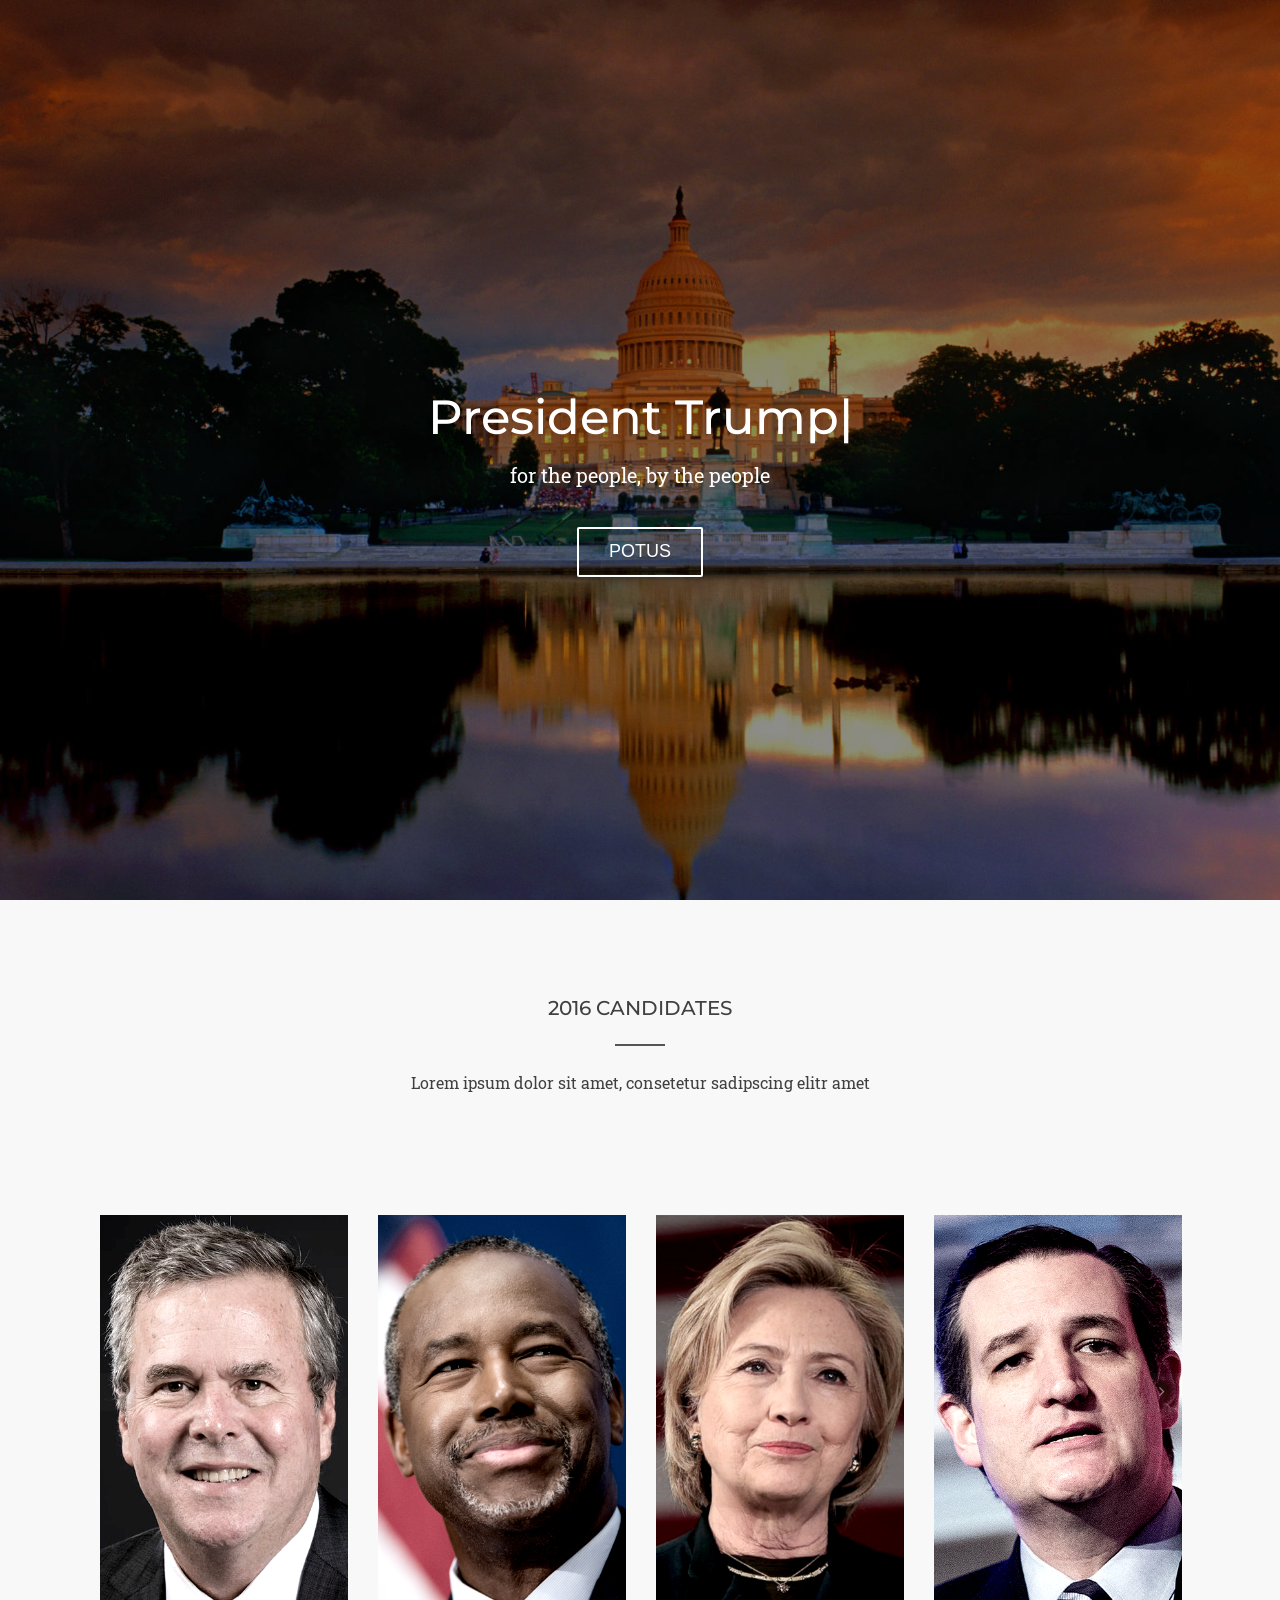
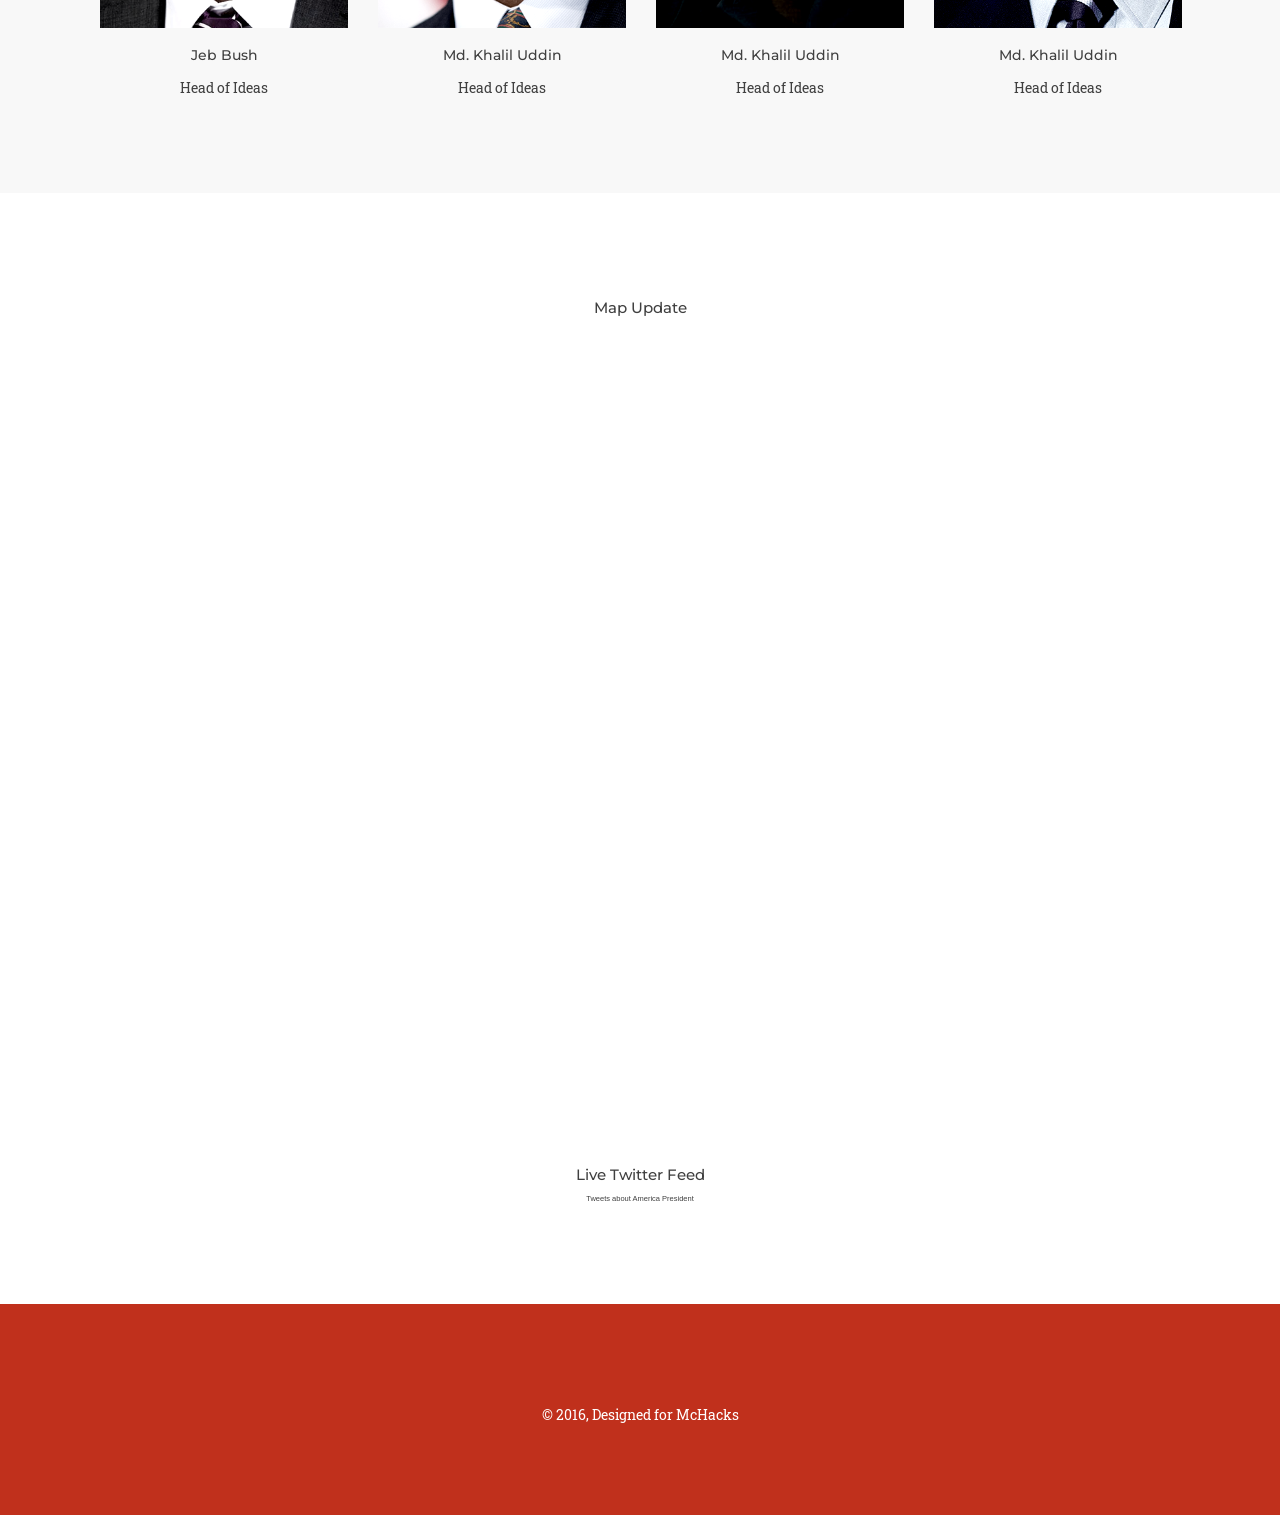
==== index.html @ bacc1ab7 "corrected tooltip" ====
<!doctype html>
<html lang="en">
<head>
	<meta charset="UTF-8">
	<title>Document</title>

	<!--Bootstrap-->
    <link rel="stylesheet" href="/static/assets/css/bootstrap.min.css" type="text/css">
	<!--FontAwesome-->
    <link rel="stylesheet" href="/static/assets/css/font-awesome.min.css" type="text/css">
	<!--Fonts-->
	<link href='https://fonts.googleapis.com/css?family=Montserrat' rel='stylesheet' type='text/css'>
	<link href='https://fonts.googleapis.com/css?family=Roboto+Slab:400,700' rel='stylesheet' type='text/css'>
	<!--Owl Carousel-->
    <link rel="stylesheet" href="/static/assets/owl-carousel/owl.carousel.css" type="text/css">
    <link rel="stylesheet" href="/static/assets/owl-carousel/owl.theme.css" type="text/css">
	<!--<link rel="stylesheet" href="/static/assets/owl-carousel/owl.transitions.css" type="text/css">-->
	<!--Main Style-->
	<link rel="stylesheet" href="/static/style.css" type="text/css">

	<!--Responsive Style-->
    <link rel="stylesheet" href="/static/assets/css/responsive.css" type="text/css">
	<style>
		[data-sr] {
			visibility: hidden;
		}
	</style>
</head>
<body>

<!--/HEADER SECTION -->

<!--/SLIDER SECTION -->
<section id="home" class="sliderwrapper clearfix">

	<div class="home-overlay"></div>

	<div class="container">
		<div class="row text-center">
			<div class="col-md-8 col-md-offset-2">
				<div class="block" >
                    <h1 class="home-title wow fadeInDown">President <span class=element></span></h1>

					<p class="title-small wow fadeInDown" data-wow-delay="0.3s">for the people, by the people</p>

					<div class="wow fadeInDown" data-wow-delay="0.3s">
                        <a class="btn btn-action" href="#about-us"
                            role="button">POTUS
						</a>
					</div>
				</div>
			</div>
			<!-- .row close -->
		</div>
	</div>

</section><!-- end Home -->

<section id="about-us">
	<div class="container">
        <div class="row ">
			<div class="col-sm-12 text-center">
                <h2 class="section-title">2016 Candidates</h2>

				<p class="sec-subtitle">Lorem ipsum dolor sit amet, consetetur sadipscing elitr amet</p>
			</div>
		</div>
            <div class="col-sm-12 text-center">
            <div id="owl-demo">
					<div class="item" data-sr="enter left, hustle 60px">
						<div class="team-thumb">
                            <img src="/static/assets/images/c_bush.png" alt="Owl Image">

							<div class="team-social">
								<ul class="list-inline">
									<li><a href="#"><i class="fa fa-facebook"></i></a></li>
									<li><a href="#"><i class="fa fa-twitter"></i></a></li>
									<li><a href="#"><i class="fa fa-google-plus"></i></a></li>
									<li><a href="#"><i class="fa fa-linkedin"></i></a></li>
								</ul>
							</div>
						</div>
						<div class="owl-caption">
                            <h5>Jeb Bush</h5>

							<p>Head of Ideas</p>
						</div>

					</div>
					<div class="item" data-sr="enter left, hustle 60px">
						<div class="team-thumb">
                            <img src="/static/assets/images/c_carson.png" alt="Owl Image">

							<div class="team-social">
								<ul class="list-inline">
									<li><a href="#"><i class="fa fa-facebook"></i></a></li>
									<li><a href="#"><i class="fa fa-twitter"></i></a></li>
									<li><a href="#"><i class="fa fa-google-plus"></i></a></li>
									<li><a href="#"><i class="fa fa-linkedin"></i></a></li>
								</ul>
							</div>
						</div>
						<div class="owl-caption">
							<h5>Md. Khalil Uddin</h5>

							<p>Head of Ideas</p>
						</div>

					</div>
					<div class="item" data-sr="enter right, hustle 60px">
						<div class="team-thumb">
                            <img src="/static/assets/images/c_clinton.png" alt="Owl Image">

							<div class="team-social">
								<ul class="list-inline">
									<li><a href="#"><i class="fa fa-facebook"></i></a></li>
									<li><a href="#"><i class="fa fa-twitter"></i></a></li>
									<li><a href="#"><i class="fa fa-google-plus"></i></a></li>
									<li><a href="#"><i class="fa fa-linkedin"></i></a></li>
								</ul>
							</div>
						</div>
						<div class="owl-caption">
							<h5>Md. Khalil Uddin</h5>

							<p>Head of Ideas</p>
						</div>

					</div>
					<div class="item" data-sr="enter right, hustle 60px">
						<div class="team-thumb">
                            <img src="/static/assets/images/c_cruz.png" alt="Owl Image">

							<div class="team-social">
								<ul class="list-inline">
									<li><a href="#"><i class="fa fa-facebook"></i></a></li>
									<li><a href="#"><i class="fa fa-twitter"></i></a></li>
									<li><a href="#"><i class="fa fa-google-plus"></i></a></li>
									<li><a href="#"><i class="fa fa-linkedin"></i></a></li>
								</ul>
							</div>
						</div>
						<div class="owl-caption">
							<h5>Md. Khalil Uddin</h5>

							<p>Head of Ideas</p>
						</div>

					</div>
					<div class="item">
						<div class="team-thumb">
                            <img src="/static/assets/images/c_kasich.png" alt="Owl Image">

							<div class="team-social">
								<ul class="list-inline">
									<li><a href="#"><i class="fa fa-facebook"></i></a></li>
									<li><a href="#"><i class="fa fa-twitter"></i></a></li>
									<li><a href="#"><i class="fa fa-google-plus"></i></a></li>
									<li><a href="#"><i class="fa fa-linkedin"></i></a></li>
								</ul>
							</div>
						</div>
						<div class="owl-caption">
							<h5>Md. Khalil Uddin</h5>

							<p>Head of Ideas</p>
						</div>

					</div>
					<div class="item">
						<div class="team-thumb">
                            <img src="/static/assets/images/c_rubio.png" alt="Owl Image">

							<div class="team-social">
								<ul class="list-inline">
									<li><a href="#"><i class="fa fa-facebook"></i></a></li>
									<li><a href="#"><i class="fa fa-twitter"></i></a></li>
									<li><a href="#"><i class="fa fa-google-plus"></i></a></li>
									<li><a href="#"><i class="fa fa-linkedin"></i></a></li>
								</ul>
							</div>
						</div>
						<div class="owl-caption">
							<h5>Md. Khalil Uddin</h5>

							<p>Head of Ideas</p>
						</div>

					</div>
					<div class="item">
						<div class="team-thumb">
                            <img src="/static/assets/images/c_sanders.png" alt="Owl Image">

							<div class="team-social">
								<ul class="list-inline">
									<li><a href="#"><i class="fa fa-facebook"></i></a></li>
									<li><a href="#"><i class="fa fa-twitter"></i></a></li>
									<li><a href="#"><i class="fa fa-google-plus"></i></a></li>
									<li><a href="#"><i class="fa fa-linkedin"></i></a></li>
								</ul>
							</div>
						</div>
						<div class="owl-caption">
							<h5>Md. Khalil Uddin</h5>

							<p>Head of Ideas</p>
						</div>

					</div>
                    <div class="item">
						<div class="team-thumb">
                            <img src="/static/assets/images/c_trump.png" alt="Owl Image">

							<div class="team-social">
								<ul class="list-inline">
									<li><a href="#"><i class="fa fa-facebook"></i></a></li>
									<li><a href="#"><i class="fa fa-twitter"></i></a></li>
									<li><a href="#"><i class="fa fa-google-plus"></i></a></li>
									<li><a href="#"><i class="fa fa-linkedin"></i></a></li>
								</ul>
							</div>
						</div>
						<div class="owl-caption">
							<h5>Md. Khalil Uddin</h5>

							<p>Head of Ideas</p>
						</div>

					</div>
				</div>
        </div>
	</div>
            
		</div>
	</div>
</section>
<!-- FRONT PAGE STARTS HERE -->
<section id="map">
    <div class="container">
        <div class="col-sm-12 text-center">
            <h1>Map Update</h1>

<style>
	.state{
		fill: none;
		stroke: #a9a9a9;
		stroke-width: 1;
	}
	.state:hover{
		fill-opacity:0.5;
	}
	#tooltip {   
        position: static;           
		text-align: center;
        margin:  10px;
		font: 20px sans-serif;        
		pointer-events: none;         
        background:rgba(0,0,0,0.9);
        border:1px solid grey;
        border-radius:5px;
        padding:4px;
        color:white;
        opacity:0;
	}
	#tooltip h4{
		margin:10px;
		font-size:40px;
	}
	
	#tooltip tr td:nth-child(1){
        text-align:center;
	}
	#tooltip tr td:nth-child(2){
        text-align:center;
	}
</style>


<svg width="960" height="600" id="statesvg"></svg> <!-- svg to hold the map. -->
<div id="tooltip"></div>
<script src="/static/assets/js/uStates.js"></script> <!-- creates uStates. -->
<script src="http://d3js.org/d3.v3.min.js"></script>
<script>
	function tooltipHtml(n, d){	/* function to create html content string in tooltip div. */
		return "<h4>"+n+"</h4><table>"+
            "<tr><td>Bush</td><td>"+(d.bush)+"</td></tr>"+
            "<tr><td>Carson</td><td>"+(d.carson)+"</td></tr>"+
            "<tr><td>Clinton</td><td>"+(d.clinton)+"</td></tr>"+
            "<tr><td>Cruz</td><td>"+(d.cruz)+"</td></tr>"+
            "<tr><td>Kasich</td><td>"+(d.kasich)+"</td></tr>"+
            "<tr><td>Rubio</td><td>"+(d.rubio)+"</td></tr>"+
            "<tr><td>Trump</td><td>"+(d.trump)+"</td></tr>"+
            "<tr><td>Sanders</td><td>"+(d.sanders)+"</td></tr>"+
			"</table>";
	}
	
	var sampleData ={};	/* Sample random data. */	
	["HI", "AK", "FL", "SC", "GA", "AL", "NC", "TN", "RI", "CT", "MA",
	"ME", "NH", "VT", "NY", "NJ", "PA", "DE", "MD", "WV", "KY", "OH", 
	"MI", "WY", "MT", "ID", "WA", "DC", "TX", "CA", "AZ", "NV", "UT", 
	"CO", "NM", "OR", "ND", "SD", "NE", "IA", "MS", "IN", "IL", "MN", 
	"WI", "MO", "AR", "OK", "KS", "LS", "VA"]
		.forEach(function(d){ 
            var bush=Math.round(100*Math.random()), 
                carson=Math.round(100*Math.random()), 
                clinton=Math.round(100*Math.random());
                sampleData[d]={bush:d3.min([bush,carson,clinton]), carson:d3.max([bush,carson,clinton]), clinton:Math.round((bush+carson+clinton)/3), color:d3.interpolate("#c0392b", "#3498db")(bush/100)}; 
		});
	
	/* draw states on id #statesvg */	

	uStates.draw("#statesvg", sampleData, tooltipHtml);

</script>

        </div>
    </div>
</section>
<!-- FRONT PAGE ENDS HERE -->
<section id="twitter">
<div class="container">
    <!-- TWITTER HERE -->
        <div class = "col-sm-12 text-center">
            <h1>Live Twitter Feed</h1>
            <a class="twitter-timeline"  href="https://twitter.com/search?q=America%20President" data-widget-id="701199503186116608">Tweets about America President</a>
            <script>!function(d,s,id){var js,fjs=d.getElementsByTagName(s)[0],p=/^http:/.test(d.location)?'http':'https';if(!d.getElementById(id)){js=d.createElement(s);js.id=id;js.src=p+"://platform.twitter.com/widgets.js";fjs.parentNode.insertBefore(js,fjs);}}(document,"script","twitter-wjs");</script>
        </div>
</div>
</section>
    <!-- TWITTER ENDS HERE -->

<!-- / Contact-->
<!--Footer-->
<footer id="footer">
	<div class="container">
		<div class="row">
			<div class="col-sm-12 text-center" data-sr='enter bottom, wait 0.32s'>
                <p>&copy; 2016, Designed for McHacks</p>
			</div>
		</div>
	</div>
</footer>
<!-- / Footer-->


<script src="/static/assets/js/jquery-1.11.3.min.js"></script>
<!--<script src="http://code.jquery.com/jquery-migrate-1.2.1.min.js"></script>-->
<!--Sticky -->
<!--<script type="text/javascript" src="/static/assets/js/jquery.sticky.js"></script>-->
<script src="/static/assets/js/bootstrap.min.js"></script>
<!--Owl Carousel-->
<script type="text/javascript" src="/static/assets/owl-carousel/owl.carousel.min.js"></script>
<!--Parallax-->
<script type="text/javascript" src="/static/assets/js/jquery.stellar.min.js"></script>
<!--IsoTop-->
<script type="text/javascript" src="/static/assets/js/isotope.pkgd.min.js"></script>
<!--Typed js-->
<script type="text/javascript" src="/static/assets/js/typed.js"></script>
<!--Smooth Scroll-->
<script type="text/javascript" src="/static/assets/js/smooth-scroll.js"></script>
<!--Reveal JS-->
<script type="text/javascript" src="/static/assets/js/scrollReveal.min.js"></script>

<!--Main-->
<script type="text/javascript" src="/static/assets/js/main.js"></script>


</body>
</html>
---- static/style.css ----
/*
Theme Name: startup
Theme URI: http://shaptedtheme.com/
Author: Underscores.me
Author URI: http://underscores.me/
Description: Description
Version: 1.0.0
License: GNU General Public License v2 or later
License URI: http://www.gnu.org/licenses/gpl-2.0.html
Text Domain: startup
Tags:

This theme, like WordPress, is licensed under the GPL.
Use it to make something cool, have fun, and share what you've learned with others.

startup is based on Underscores http://underscores.me/, (C) 2012-2015 Automattic, Inc.
Underscores is distributed under the terms of the GNU GPL v2 or later.

Normalizing styles have been helped along thanks to the fine work of
Nicolas Gallagher and Jonathan Neal http://necolas.github.com/normalize.css/
*/

/*--------------------------------------------------------------
>>> TABLE OF CONTENTS:
----------------------------------------------------------------
# Normalize
# Typography
# Elements
# Forms
# Navigation
	## Links
	## Menus
# Accessibility
# Alignments
# Clearings
# Widgets
# Content
    ## Posts and pages
	## Asides
	## Comments
# Infinite scroll
# Media
	## Captions
	## Galleries
--------------------------------------------------------------*/

/*--------------------------------------------------------------
# Normalize
--------------------------------------------------------------*/
html {
	font-family: 'Roboto Slab', serif;
	-webkit-text-size-adjust: 100%;
	-ms-text-size-adjust: 100%;
}

body {
	margin: 0;
	font-family: 'Roboto Slab', serif;
	line-height: 24px;
	-webkit-font-smoothing: antialiased;
}

article,
aside,
details,
figcaption,
figure,
footer,
header,
main,
menu,
nav,
section,
summary {
	display: block;
}

audio,
canvas,
progress,
video {
	display: inline-block;
	vertical-align: baseline;
}

audio:not([controls]) {
	display: none;
	height: 0;
}

[hidden],
template {
	display: none;
}

a {
	background-color: transparent;
	-webkit-transition: 300ms;
	-moz-transition: 300ms;
	-ms-transition: 300ms;
	-o-transition: 300ms;
	transition: 300ms;

}

a:active,
a:hover {
	outline: 0;
	text-decoration: none;
}

abbr[title] {
	border-bottom: 1px dotted;
}

b,
strong {
	font-weight: bold;
}

dfn {
	font-style: italic;
}

h1 {
	font-size: 2em;
	margin: 0.67em 0;
}

mark {
	background: #ff0;
	color: #000;
}

small {
	font-size: 80%;
}

sub,
sup {
	font-size: 75%;
	line-height: 0;
	position: relative;
	vertical-align: baseline;
}

sup {
	top: -0.5em;
}

sub {
	bottom: -0.25em;
}

img {
	border: 0;
}

svg:not(:root) {
	overflow: hidden;
}

figure {
	margin: 1em 40px;
}

hr {
	box-sizing: content-box;
	height: 0;
}

pre {
	overflow: auto;
}

code,
kbd,
pre,
samp {
	font-family: monospace, monospace;
	font-size: 1em;
}

button,
input,
optgroup,
select,
textarea {
	color: inherit;
	font: inherit;
	margin: 0;
}

button {
	overflow: visible;
}

button,
select {
	text-transform: none;
}

button,
html input[type="button"],
input[type="reset"],
input[type="submit"] {
	-webkit-appearance: button;
	cursor: pointer;
}

button[disabled],
html input[disabled] {
	cursor: default;
}

button::-moz-focus-inner,
input::-moz-focus-inner {
	border: 0;
	padding: 0;
}

input {
	line-height: normal;
}

input[type="checkbox"],
input[type="radio"] {
	box-sizing: border-box;
	padding: 0;
}

input[type="number"]::-webkit-inner-spin-button,
input[type="number"]::-webkit-outer-spin-button {
	height: auto;
}

input[type="search"] {
	-webkit-appearance: textfield;
	box-sizing: content-box;
}

input[type="search"]::-webkit-search-cancel-button,
input[type="search"]::-webkit-search-decoration {
	-webkit-appearance: none;
}

fieldset {
	border: 1px solid #c0c0c0;
	margin: 0 2px;
	padding: 0.35em 0.625em 0.75em;
}

legend {
	border: 0;
	padding: 0;
}

textarea {
	overflow: auto;
}

optgroup {
	font-weight: bold;
}

table {
	border-collapse: collapse;
	border-spacing: 0;
}

td,
th {
	padding: 0;
}

/*--------------------------------------------------------------
# Typography
--------------------------------------------------------------*/
body,
button,
input,
select,
textarea {
	color: #404040;
	font-family: sans-serif;
	font-size: 12px;
	font-size: 0.75rem;
	line-height: 1.5;
}

h1,
h2,
h3,
h4,
h5,
h6 {
	font-family: 'Montserrat', sans-serif;
	clear: both;
}

p {
	font-family: 'Roboto Slab', serif;
	font-size: 14px;
}

dfn,
cite,
em,
i {
	font-style: italic;
}

blockquote {
	margin: 0 1.5em;
}

address {
	margin: 0 0 1.5em;
}

pre {
	background: #eee;
	font-family: "Courier 10 Pitch", Courier, monospace;
	font-size: 15px;
	font-size: 0.9375rem;
	line-height: 1.6;
	margin-bottom: 1.6em;
	max-width: 100%;
	overflow: auto;
	padding: 1.6em;
}

code,
kbd,
tt,
var {
	font-family: Monaco, Consolas, "Andale Mono", "DejaVu Sans Mono", monospace;
	font-size: 15px;
	font-size: 0.9375rem;
}

abbr,
acronym {
	border-bottom: 1px dotted #666;
	cursor: help;
}

mark,
ins {
	background: #fff9c0;
	text-decoration: none;
}

big {
	font-size: 125%;
}

/*--------------------------------------------------------------
# Elements
--------------------------------------------------------------*/
html {
	box-sizing: border-box;
}

*,
*:before,
*:after {
	/* Inherit box-sizing to make it easier to change the property for components that leverage other behavior; see http://css-tricks.com/inheriting-box-sizing-probably-slightly-better-best-practice/ */
	box-sizing: inherit;
}

body {
	background: #fff; /* Fallback for when there is no custom background color defined. */
}

blockquote:before,
blockquote:after,
q:before,
q:after {
	content: "";
}

blockquote,
q {
	quotes: "" "";
}

hr {
	background-color: #ccc;
	border: 0;
	height: 1px;
	margin-bottom: 1.5em;
}

ul,
ol {
	margin: 0 0 1.5em 3em;
}

ul {
	list-style: disc;
}

ol {
	list-style: decimal;
}

li > ul,
li > ol {
	margin-bottom: 0;
	margin-left: 1.5em;
}

dt {
	font-weight: bold;
}

dd {
	margin: 0 1.5em 1.5em;
}

img {
	height: auto; /* Make sure images are scaled correctly. */
	max-width: 100%; /* Adhere to container width. */
}

table {
	margin: 0 0 1.5em;
	width: 100%;
}

/*--------------------------------------------------------------
# Forms
--------------------------------------------------------------*/
button,
input[type="button"],
input[type="reset"],
input[type="submit"] {
	border: 1px solid;
	border-color: #ccc #ccc #bbb;
	border-radius: 3px;
	background: #e6e6e6;
	box-shadow: inset 0 1px 0 rgba(255, 255, 255, 0.5), inset 0 15px 17px rgba(255, 255, 255, 0.5), inset 0 -5px 12px rgba(0, 0, 0, 0.05);
	color: rgba(0, 0, 0, .8);
	font-size: 12px;
	font-size: 0.75rem;
	line-height: 1;
	padding: .6em 1em .4em;
	text-shadow: 0 1px 0 rgba(255, 255, 255, 0.8);
}

button:hover,
input[type="button"]:hover,
input[type="reset"]:hover,
input[type="submit"]:hover {
	border-color: #ccc #bbb #aaa;
	box-shadow: inset 0 1px 0 rgba(255, 255, 255, 0.8), inset 0 15px 17px rgba(255, 255, 255, 0.8), inset 0 -5px 12px rgba(0, 0, 0, 0.02);
}

button:focus,
input[type="button"]:focus,
input[type="reset"]:focus,
input[type="submit"]:focus,
button:active,
input[type="button"]:active,
input[type="reset"]:active,
input[type="submit"]:active {
	border-color: #aaa #bbb #bbb;
	box-shadow: inset 0 -1px 0 rgba(255, 255, 255, 0.5), inset 0 2px 5px rgba(0, 0, 0, 0.15);
}

input[type="text"],
input[type="email"],
input[type="url"],
input[type="password"],
input[type="search"],
textarea {
	color: #666;
	border: 1px solid #ccc;
	border-radius: 3px;
}

input[type="text"]:focus,
input[type="email"]:focus,
input[type="url"]:focus,
input[type="password"]:focus,
input[type="search"]:focus,
textarea:focus {
	color: #111;
}

input[type="text"],
input[type="email"],
input[type="url"],
input[type="password"],
input[type="search"] {
	padding: 3px;
}

textarea {
	padding-left: 3px;
	width: 100%;
}

/*--------------------------------------------------------------
# Navigation
--------------------------------------------------------------*/
/*--------------------------------------------------------------
## Links
--------------------------------------------------------------*/
a {
	color: royalblue;
}

a:visited {
	color: purple;
}

a:hover,
a:focus,
a:active {
	color: midnightblue;
}

a:focus {
	outline: thin dotted;
}

a:hover,
a:active {
	outline: 0;
}

/*--------------------------------------------------------------
## Menus
--------------------------------------------------------------*/
.main-navigation {
	clear: both;
	display: block;
	float: left;
	width: 100%;
}

.main-navigation ul {
	display: none;
	list-style: none;
	margin: 0;
	padding-left: 0;
}

.main-navigation li {
	float: left;
	position: relative;
}

.main-navigation a {
	display: block;
	text-decoration: none;
}

.main-navigation ul ul {
	box-shadow: 0 3px 3px rgba(0, 0, 0, 0.2);
	float: left;
	position: absolute;
	top: 1.5em;
	left: -999em;
	z-index: 99999;
}

.main-navigation ul ul ul {
	left: -999em;
	top: 0;
}

.main-navigation ul ul a {
	width: 200px;
}

.main-navigation ul ul li {

}

.main-navigation li:hover > a,
.main-navigation li.focus > a {
}

.main-navigation ul ul :hover > a,
.main-navigation ul ul .focus > a {
}

.main-navigation ul ul a:hover,
.main-navigation ul ul a.focus {
}

.main-navigation ul li:hover > ul,
.main-navigation ul li.focus > ul {
	left: auto;
}

.main-navigation ul ul li:hover > ul,
.main-navigation ul ul li.focus > ul {
	left: 100%;
}

.main-navigation .current_page_item > a,
.main-navigation .current-menu-item > a,
.main-navigation .current_page_ancestor > a {
}

/* Small menu. */
.menu-toggle,
.main-navigation.toggled ul {
	display: block;
}

@media screen and (min-width: 37.5em) {
	.menu-toggle {
		display: none;
	}

	.main-navigation ul {
		display: block;
	}
}

.site-main .comment-navigation,
.site-main .posts-navigation,
.site-main .post-navigation {
	margin: 0 0 1.5em;
	overflow: hidden;
}

.comment-navigation .nav-previous,
.posts-navigation .nav-previous,
.post-navigation .nav-previous {
	float: left;
	width: 50%;
}

.comment-navigation .nav-next,
.posts-navigation .nav-next,
.post-navigation .nav-next {
	float: right;
	text-align: right;
	width: 50%;
}

/*--------------------------------------------------------------
# Accessibility
--------------------------------------------------------------*/
/* Text meant only for screen readers. */
.screen-reader-text {
	clip: rect(1px, 1px, 1px, 1px);
	position: absolute !important;
	height: 1px;
	width: 1px;
	overflow: hidden;
}

.screen-reader-text:focus {
	background-color: #f1f1f1;
	border-radius: 3px;
	box-shadow: 0 0 2px 2px rgba(0, 0, 0, 0.6);
	clip: auto !important;
	color: #21759b;
	display: block;
	font-size: 14px;
	font-size: 0.875rem;
	font-weight: bold;
	height: auto;
	left: 5px;
	line-height: normal;
	padding: 15px 23px 14px;
	text-decoration: none;
	top: 5px;
	width: auto;
	z-index: 100000; /* Above WP toolbar. */
}

/*--------------------------------------------------------------
# Alignments
--------------------------------------------------------------*/
.alignleft {
	display: inline;
	float: left;
	margin-right: 1.5em;
}

.alignright {
	display: inline;
	float: right;
	margin-left: 1.5em;
}

.aligncenter {
	clear: both;
	display: block;
	margin-left: auto;
	margin-right: auto;
}

/*--------------------------------------------------------------
# Clearings
--------------------------------------------------------------*/
.clear:before,
.clear:after,
.entry-content:before,
.entry-content:after,
.comment-content:before,
.comment-content:after,
.site-header:before,
.site-header:after,
.site-content:before,
.site-content:after,
.site-footer:before,
.site-footer:after {
	content: "";
	display: table;
}

.clear:after,
.entry-content:after,
.comment-content:after,
.site-header:after,
.site-content:after,
.site-footer:after {
	clear: both;
}

/*--------------------------------------------------------------
# Widgets
--------------------------------------------------------------*/
.widget {
	margin: 0 0 1.5em;
}

/* Make sure select elements fit in widgets. */
.widget select {
	max-width: 100%;
}

/* Search widget. */
.widget_search .search-submit {
	display: none;
}

/*--------------------------------------------------------------
# Content
--------------------------------------------------------------*/
/*--------------------------------------------------------------
## Posts and pages
--------------------------------------------------------------*/
.sticky {
	display: block;
}

.hentry {
	margin: 0 0 1.5em;
}

.byline,
.updated:not(.published) {
	display: none;
}

.single .byline,
.group-blog .byline {
	display: inline;
}

.page-content,
.entry-content,
.entry-summary {
	margin: 1.5em 0 0;
}

.page-links {
	clear: both;
	margin: 0 0 1.5em;
}

/*--------------------------------------------------------------
## Asides
--------------------------------------------------------------*/
.blog .format-aside .entry-title,
.archive .format-aside .entry-title {
	display: none;
}

/*--------------------------------------------------------------
## Comments
--------------------------------------------------------------*/
.comment-content a {
	word-wrap: break-word;
}

.bypostauthor {
	display: block;
}

/*--------------------------------------------------------------
# Infinite scroll
--------------------------------------------------------------*/
/* Globally hidden elements when Infinite Scroll is supported and in use. */
.infinite-scroll .posts-navigation, /* Older / Newer Posts Navigation (always hidden) */
.infinite-scroll.neverending .site-footer {
	/* Theme Footer (when set to scrolling) */
	display: none;
}

/* When Infinite Scroll has reached its end we need to re-display elements that were hidden (via .neverending) before. */
.infinity-end.neverending .site-footer {
	display: block;
}

/*--------------------------------------------------------------
# Media
--------------------------------------------------------------*/
.page-content .wp-smiley,
.entry-content .wp-smiley,
.comment-content .wp-smiley {
	border: none;
	margin-bottom: 0;
	margin-top: 0;
	padding: 0;
}

/* Make sure embeds and iframes fit their containers. */
embed,
iframe,
object {
	max-width: 100%;
}

/*--------------------------------------------------------------
## Captions
--------------------------------------------------------------*/
.wp-caption {
	margin-bottom: 1.5em;
	max-width: 100%;
}

.wp-caption img[class*="wp-image-"] {
	display: block;
	margin-left: auto;
	margin-right: auto;
}

.wp-caption .wp-caption-text {
	margin: 0.8075em 0;
}

.wp-caption-text {
	text-align: center;
}

/*--------------------------------------------------------------
## Galleries
--------------------------------------------------------------*/
.gallery {
	margin-bottom: 1.5em;
}

.gallery-item {
	display: inline-block;
	text-align: center;
	vertical-align: top;
	width: 100%;
}

.gallery-columns-2 .gallery-item {
	max-width: 50%;
}

.gallery-columns-3 .gallery-item {
	max-width: 33.33%;
}

.gallery-columns-4 .gallery-item {
	max-width: 25%;
}

.gallery-columns-5 .gallery-item {
	max-width: 20%;
}

.gallery-columns-6 .gallery-item {
	max-width: 16.66%;
}

.gallery-columns-7 .gallery-item {
	max-width: 14.28%;
}

.gallery-columns-8 .gallery-item {
	max-width: 12.5%;
}

.gallery-columns-9 .gallery-item {
	max-width: 11.11%;
}

.gallery-caption {
	display: block;
}

/*===============================================================
	01. Custom General
===================================================================*/
a,
a:visited {
	color: inherit;
}

a:hover {
	color: #c0301c;
}

a:focus {
	outline: 0;
}

section {
	padding-top: 97px;
	padding-bottom: 100px;
}

.sec-subtitle {
	margin-bottom: 60px;
	font-size: 16px;
}

.section-title,
.title {
	text-transform: uppercase;
}

.section-title,
.title-small {
	font-size: 20px;
}

.section-title {
	margin-top: 0;
}

.section-title:after,
.social ul:after {
	content: "";
	width: 50px;
	height: 2px;
	background: #555;
	display: block;
	margin: 25px auto 25px;
}

.btn {
	background: transparent;
	box-shadow: none;
	text-transform: uppercase;
	-webkit-transition: 300ms;
	-moz-transition: 300ms ;
	-ms-transition: 300ms ;
	-o-transition: 300ms ;
	transition: 300ms ;
}
.btn:hover {
	text-shadow: none;
	box-shadow: none;
}

.btn.btn-action {
	border: 2px solid #fff;
	color: #fff;
	margin-top: 27px;
	font-size: 18px;
	padding: 10px 30px;
	-webkit-border-radius: 2px;
	-moz-border-radius: 2px;
	border-radius: 2px;
}

.btn-action:hover {
	background: #fff;
	color: #555;
}
/*	===========================================================
	2. Header Sections
	=========================================================== */

.header {
	top: 0;
	width: 100%;
	position: absolute;
	padding-top: 30px;
	z-index: 999;
	-webkit-transition: all 0.8s;
	-moz-transition: all 0.8s;
	transition: all 0.8s;
	-webkit-transform: translateY(0%);
	-moz-transform: translateY(0%);
	transform: translateY(0%);
}

.header.affix {
	background: rgba(0, 0, 0, 0.8);
	width: 100%;
	top: 0;
	right: 0;
	padding: 0;
	margin: 0;
	position: fixed;
	z-index: 9999;
	-webkit-transition: all 0.8s;
	-moz-transition: all 0.8s;
	transition: all 0.8s;
}

.navbar-default {
	background: none;
	border: none;
	margin-top: 20px;
	font-size: 14px;

}

.navbar-default .navbar-nav > li > a {
	color: #fff;
	text-transform: capitalize;
	font-family: 'Montserrat', sans-serif;
	letter-spacing: 1px;
}

.navbar-default .navbar-nav > li > a:hover,
.navbar-default .navbar-nav > li > a:focus,
.navbar-default .navbar-nav > li > a:active,
.navbar-default .navbar-nav > li > a.active {
	color: #c0301c;
}

.navbar-default .navbar-nav > .active > a,
.navbar-default .navbar-nav > .active > a:hover,
.navbar-default .navbar-nav > .active > a:focus {
	background: none;
	color: #c0301c;
}

.navbar-toggle {
	-webkit-box-shadow: none;
	-moz-box-shadow: none;
	box-shadow: none;
}

/* -------------------------------------
	Typed js ( for blinking cursor)
  ---------------------------------------*/
.typed-cursor {
	opacity: 1;
	-webkit-animation: blink 0.7s infinite;
	-moz-animation: blink 0.7s infinite;
	animation: blink 0.7s infinite;
}

@keyframes blink {
	0% {
		opacity: 1;
	}
	50% {
		opacity: 0;
	}
	100% {
		opacity: 1;
	}
}

@-webkit-keyframes blink {
	0% {
		opacity: 1;
	}
	50% {
		opacity: 0;
	}
	100% {
		opacity: 1;
	}
}

@-moz-keyframes blink {
	0% {
		opacity: 1;
	}
	50% {
		opacity: 0;
	}
	100% {
		opacity: 1;
	}
}

/*	===========================================================
	03. Home
	=========================================================== */

#home {
	background-image: url(assets/images/home_bg.jpg);
	background-position: center center;
	background-repeat: no-repeat;
	background-attachment: fixed;
	background-size: cover;
	background-color: #464646;

	position: relative;
	display: flex;
	justify-content: center;
	flex-direction: column;
}

#home .block {
	color: #fff;
	padding-top: 5.2%;
}

.home-overlay {
	position: absolute;
	top: 0;
	bottom: 0;
	left: 0;
	right: 0;
	background: rgba(0, 0, 0, 0.45);
}

.home-title {
	font-size: 48px;
	margin-bottom: 16px;
}

/*	===========================================================
	04. Services
	=========================================================== */
.service-icon {
	font-size: 50px;
	height: 90px;
	width: 90px;
	line-height: 86px;
	border: 2px solid #ddd;
	border-radius: 50%;
	margin-bottom: 24px;
	color: #c0301c;
	-webkit-transition: 400ms;
	-moz-transition: 400ms;
	-ms-transition: 400ms;
	-o-transition: 400ms;
	transition: 400ms;
}

#services .title {
	margin-bottom: 12px;
}

.service:hover .service-icon {
	background: #c0301c;
	color: #fff;
}

/*	===========================================================
	05. About Us
	=========================================================== */
#about-us {
	background: #f8f8f8;
	padding-bottom: 75px;
}

/*Owl Carousel*/
#owl-demo {
	margin-top: 60px;
}

#owl-demo .item {
	display: block;
	width: 100%;
	height: auto;
}

.owl-item {
	padding-left: 15px;
	padding-right: 15px;
}

.owl-item .item {
}

.owl-prev {
	left: 15px;
}

.owl-next {
	right: 15px;
}

.owl-theme .owl-controls .owl-buttons div {
	border-radius: 0;
	background: rgba(85, 85, 85, 0.2);
	font-size: 16px;
	padding: 7px 15px;
	margin: 0;
	position: absolute;
	top: 32%;
	-webkit-transition: 300ms;
	-moz-transition: 300ms;
	-ms-transition: 300ms;
	-o-transition: 300ms;
	transition: 300ms;
}

.owl-theme .owl-controls .owl-buttons div:hover {
	background: rgb(192, 48, 28);
}

.team-thumb {
	position: relative;
}

.team-social {
	background: rgba(85, 85, 85, 0.25);
	position: absolute;
	top: 0;
	left: 0;
	right: 0;
	bottom: 0;
	opacity: 0;
	-webkit-transition: 300ms;
	-moz-transition: 300ms;
	-ms-transition: 300ms;
	-o-transition: 300ms;
	transition: 300ms;
}

.team-social ul {
	padding-top: 174px;
	font-size: 16px;
}

.team-social ul li {
	height: 38px;
	width: 38px;
	line-height: 38px;
	padding:0;
	-webkit-transition: 300ms;
	-moz-transition: 300ms;
	-ms-transition: 300ms;
	-o-transition: 300ms;
	transition: 300ms;
}

.team-social ul li a {
	color: #fff;
	display: block;
}
.owl-caption h5{
	margin-top:20px;
	margin-bottom: 13px;
}
.team-social ul li:hover {

	background-color: #c0301c;
}

.owl-wrapper .item:hover .team-social {
	opacity: 1;
}

/*	===========================================================
	06. Latest Works
	=========================================================== */
.works-category {
	margin-bottom: 65px;
}

.works-category li {
	font-size: 16px;
	padding-left: 12px;
	padding-right: 12px;
}

.works-category li .current {
	color: #C0301C;
	text-decoration: none;
}

.works {
	margin-top: 30px;
	position: relative;
}

.work-overlay {
	opacity: 0;
	background: rgba(192, 48, 28, 0.7);
	position: absolute;
	left: 0;
	right: 0;
	top: 0;
	bottom: 0;
	/*to Centralize*/
	display: flex;
	justify-content: center;
	flex-direction: column;

	-webkit-transition: 400ms;
	-moz-transition: 400ms;
	-ms-transition: 400ms;
	-o-transition: 400ms;
	transition: 400ms;
}

.overlay-caption {
	margin: 0 auto;
	color: #fff;
}

.overlay-caption p {
	font-size: 12px;
}

.overlay-caption {
	padding-top: 10px;
	-webkit-transition: 300ms ease-in-out;
	-moz-transition: 300ms ease-in-out;
	-ms-transition: 300ms ease-in-out;
	-o-transition: 300ms ease-in-out;
	transition: 300ms ease-in-out;
}

a.btn-view {
	font-family: 'Roboto Slab', serif;
	text-align: left;
	padding-left: 26px;
	font-size: 14px;
	width: 100px;
	height: 40px;
	line-height: 40px;
	border: 1px solid #fff;
	display: block;
	letter-spacing: 1px;
	-webkit-transition: 20ms;
	-moz-transition: 20ms;
	-ms-transition: 20ms;
	-o-transition: 20ms;
	transition: 20ms;

}

.btn-view i {
	font-size: 17px;
	-webkit-transition: 300ms;
	-moz-transition: 300ms;
	-ms-transition: 300ms;
	-o-transition: 300ms;
	transition: 300ms;

}

.works:hover .work-overlay {
	opacity: 1;
}

.works:hover .overlay-caption {
	padding-top: 0px;
	margin-bottom: 10px;
}

.btn-view:hover {
	background: #fff;
	color: #c0301c;
}

.btn-view:hover i {
	padding-left: 5px;
	opacity: 1;
}

/*	===========================================================
	07. Get In Touch
	=========================================================== */
#get-in-touch {
	background: url("assets/images/action-bg1.jpg") no-repeat;
	background-attachment: fixed;
	position: relative;
	background-size: cover;
}

.action-overlay {
	background: rgba(192, 48, 28, 0.6);
	position: absolute;
	left: 0;
	right: 0;
	top: 0;
	bottom: 0;
}

.action-title {
	font-size: 30px;
	color: #fff;
	font-family: 'Roboto Slab', serif;
	line-height: 44px;
	margin-top: 0;
}
/*	===========================================================
	08. Recent Posts
	=========================================================== */
.posts-area {
	border-bottom: 1px solid #dddddd;
	margin-top: 40px;
	padding-bottom: 40px;
}

.posts-area:last-child {
	border-bottom: none;
	padding-bottom: 0;
}

.post-thumb {
	padding-right: 25px;
}

.post-content {

}

.post-date {
	border: 2px solid #888;
	margin-right: 20px;
	padding-left: 23px;
	padding-right: 23px;
}

.post-date h1 {
	font-size: 24px;
	line-height: 8px;
}

.post-date p {
	margin-bottom: 12px;
}

.post-title h4 {
	font-size: 16px;
	text-transform: uppercase;
}

.post-title p {
	font-size: 13px;
}

.post-body {
	margin-top: 18px;
}

/*	===========================================================
	09. Testimonial
	=========================================================== */
#testimonial {
	background: #f8f8f8;
}

.clients {
	margin-bottom: 35px;
}

.clients li {
	padding-left: 30px;
	padding-right: 30px;
}

#owl-testimonial .item {
	display: block;
	width: 100%;
	height: auto;
}

#owl-testimonial .item .testimonial-text {
	font-size: 18px;
}

#owl-testimonial .item .testimonial-author {
	font-size: 20px;
}

.owl-theme .owl-controls .owl-page span {
	background: #dddddd;
	opacity: 1;
	-webkit-transition: 300ms;
	-moz-transition: 300ms;
	-ms-transition: 300ms;
	-o-transition: 300ms;
	transition: 300ms;
}

.owl-theme .owl-controls .owl-page.active span, .owl-theme .owl-controls.clickable .owl-page:hover span {
	background: #c0301c;
}

/*	===========================================================
	10. Contact
	=========================================================== */
.address {
	margin-bottom: 32px;
}

.address:last-child {
	margin-bottom: 0;
}

.address-title {
	font-size: 14px;
	margin-bottom: 10px;
}

.address-title i {
	font-size: 18px;
	margin-right: 10px;
}

.address-content {
	line-height: 20px;
	margin-left: 30px;
}

.st-form input, .st-form textarea {
	padding: 15px;
	border-radius: 0;
	border: 1px solid #555;

}

.st-form input:focus, .st-form textarea:focus {
	border: 2px solid #555;
	box-shadow: none;
	padding: 14px;
}
.form-group {
	margin-bottom: 20px;
}
.btn-send {
	border: 1px solid #555;
	border-radius: 0;
	height: 45px;
	width: 170px;
}
.btn-send:hover {
	background: #c0301c;
	color: #fff;
	border-color: #c0301c;
}

.form-control {
	height: 45px;
	padding: 15px;
	font-size: 12px;
}

/*	===========================================================
	11. Footer
	=========================================================== */

#footer {
	background: #c0301c;
	color: #fff;
	padding: 100px 0 80px;
}

#footer a {
	color: #fff;
	-webkit-transition: all 0.3s ease-in-out;
	-moz-transition: all 0.3s ease-in-out;
	-ms-transition: all 0.3s ease-in-out;
	-o-transition: all 0.3s ease-in-out;
	transition: all 0.3s ease-in-out;

}

.social ul:after {
	background: #fff;
	margin-top: 30px;
}

.social a {
	display: block;
	width: 40px;
	border: 2px solid #fff;
	border-radius: 50%;
	height: 40px;
}

#footer .social a:hover {
	background-color: #fff;
	color: #c0301c;
}

.social i {
	font-size: 17px;
	line-height: 38px;
}
---- static/assets/css/responsive.css ----
/* Large desktop */
@media (min-width: 1200px) {

}

/* md */
@media (min-width: 992px) and (max-width: 1199px) {

}

/* Portrait tablet to landscape and desktop */
@media (min-width: 768px) and (max-width: 991px) {

	/* Navbar */
	.navbar-brand {
		padding: 6px 15px;
	}
	.nav>li>a {
		padding: 15px 13px;
	}

    /*Team*/
	.team-social ul {
		padding-top: 150px;
	}

}

/* Landscape phone to portrait tablet */
@media (max-width: 768px) {

	.header:not(.affix) .collapse.in{
		background: rgba(0, 0, 0, 0.8);
	}

	.home-title {
		font-size: 36px;
	}

    /*Service*/

	#services .col-sm-4:first-child{
		margin-top: 0;
	}
	#services .col-sm-4{
		margin-top: 40px;
	}
    /* Team */
	.team-social ul {
		padding-top: 75%;
	}
	img{
		width: 100%;
	}
	/*Posts*/
	.post-thumb {
		padding-right: 15px;
		margin-bottom: 25px;
	}

    /* Clients */
	.clients li {
		margin-bottom: 20px;
	}



}

/* Landscape phones and down */
@media (max-width: 480px) {


}
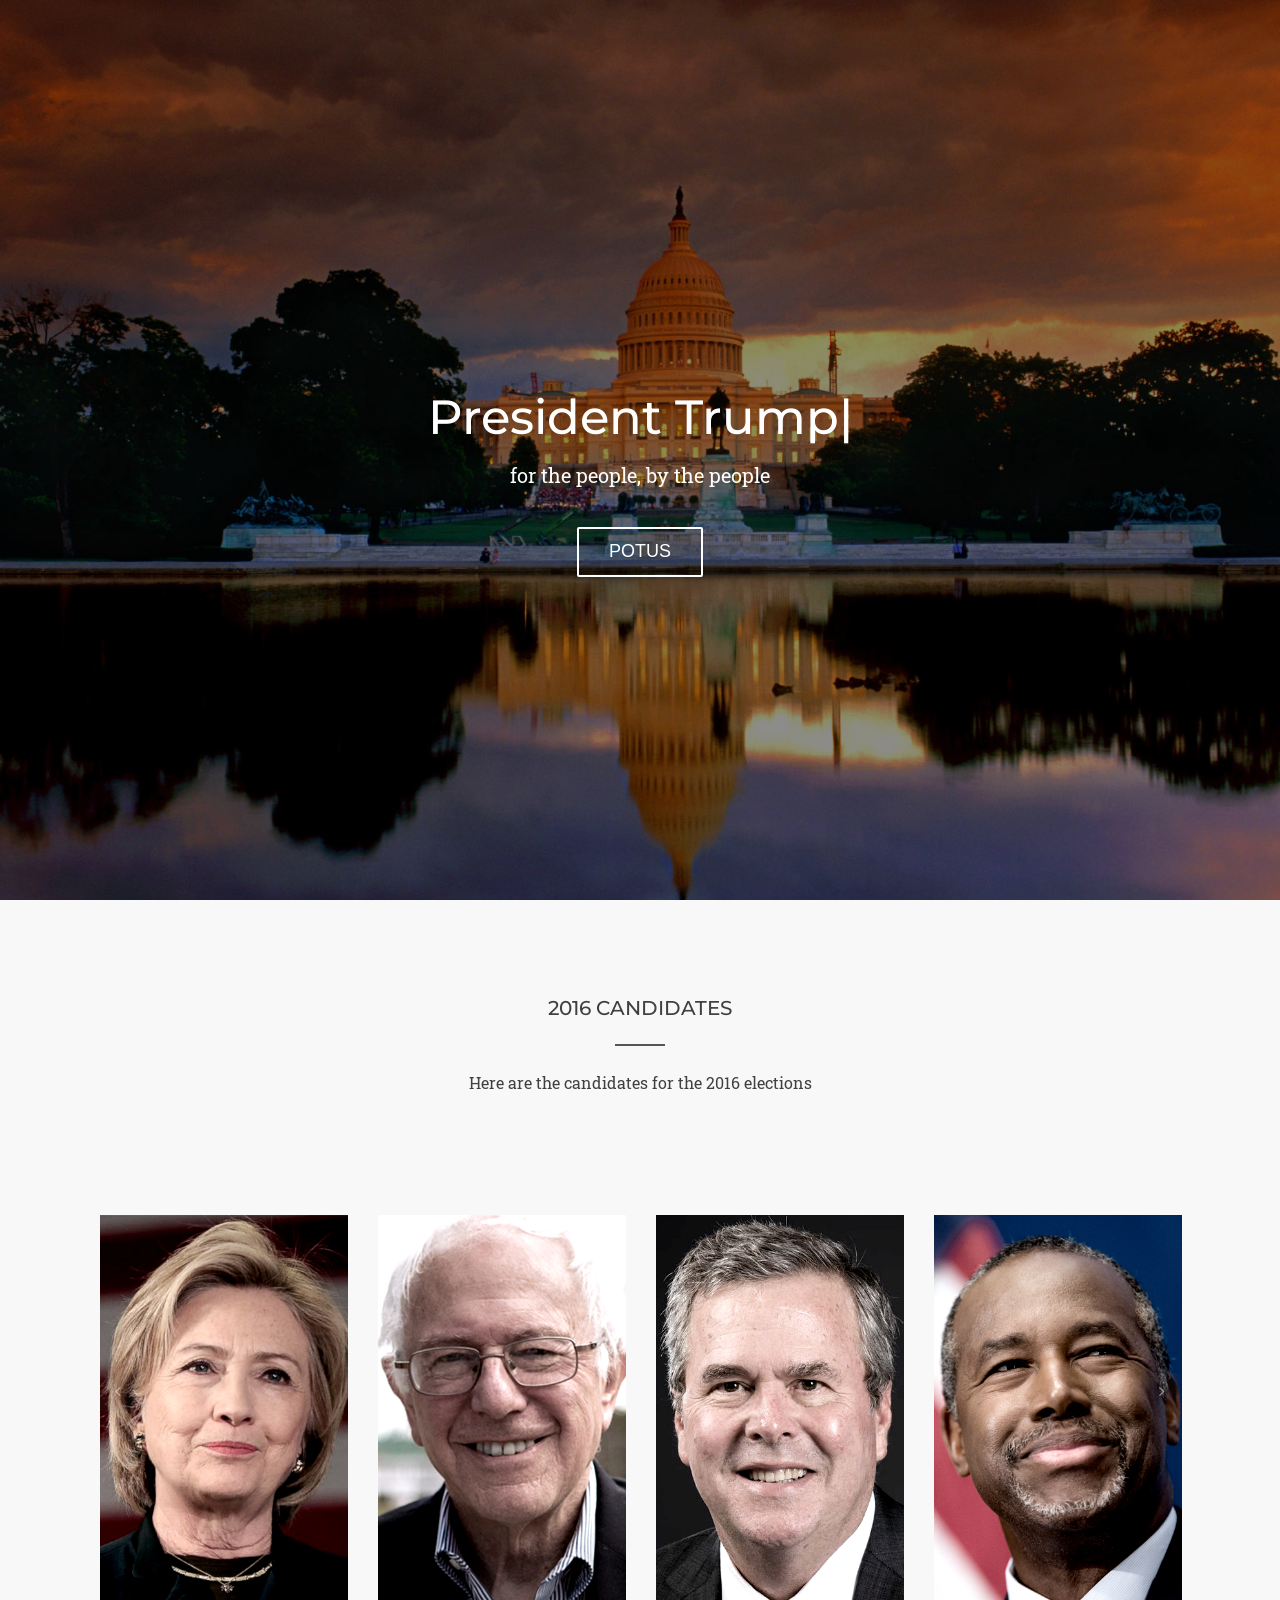
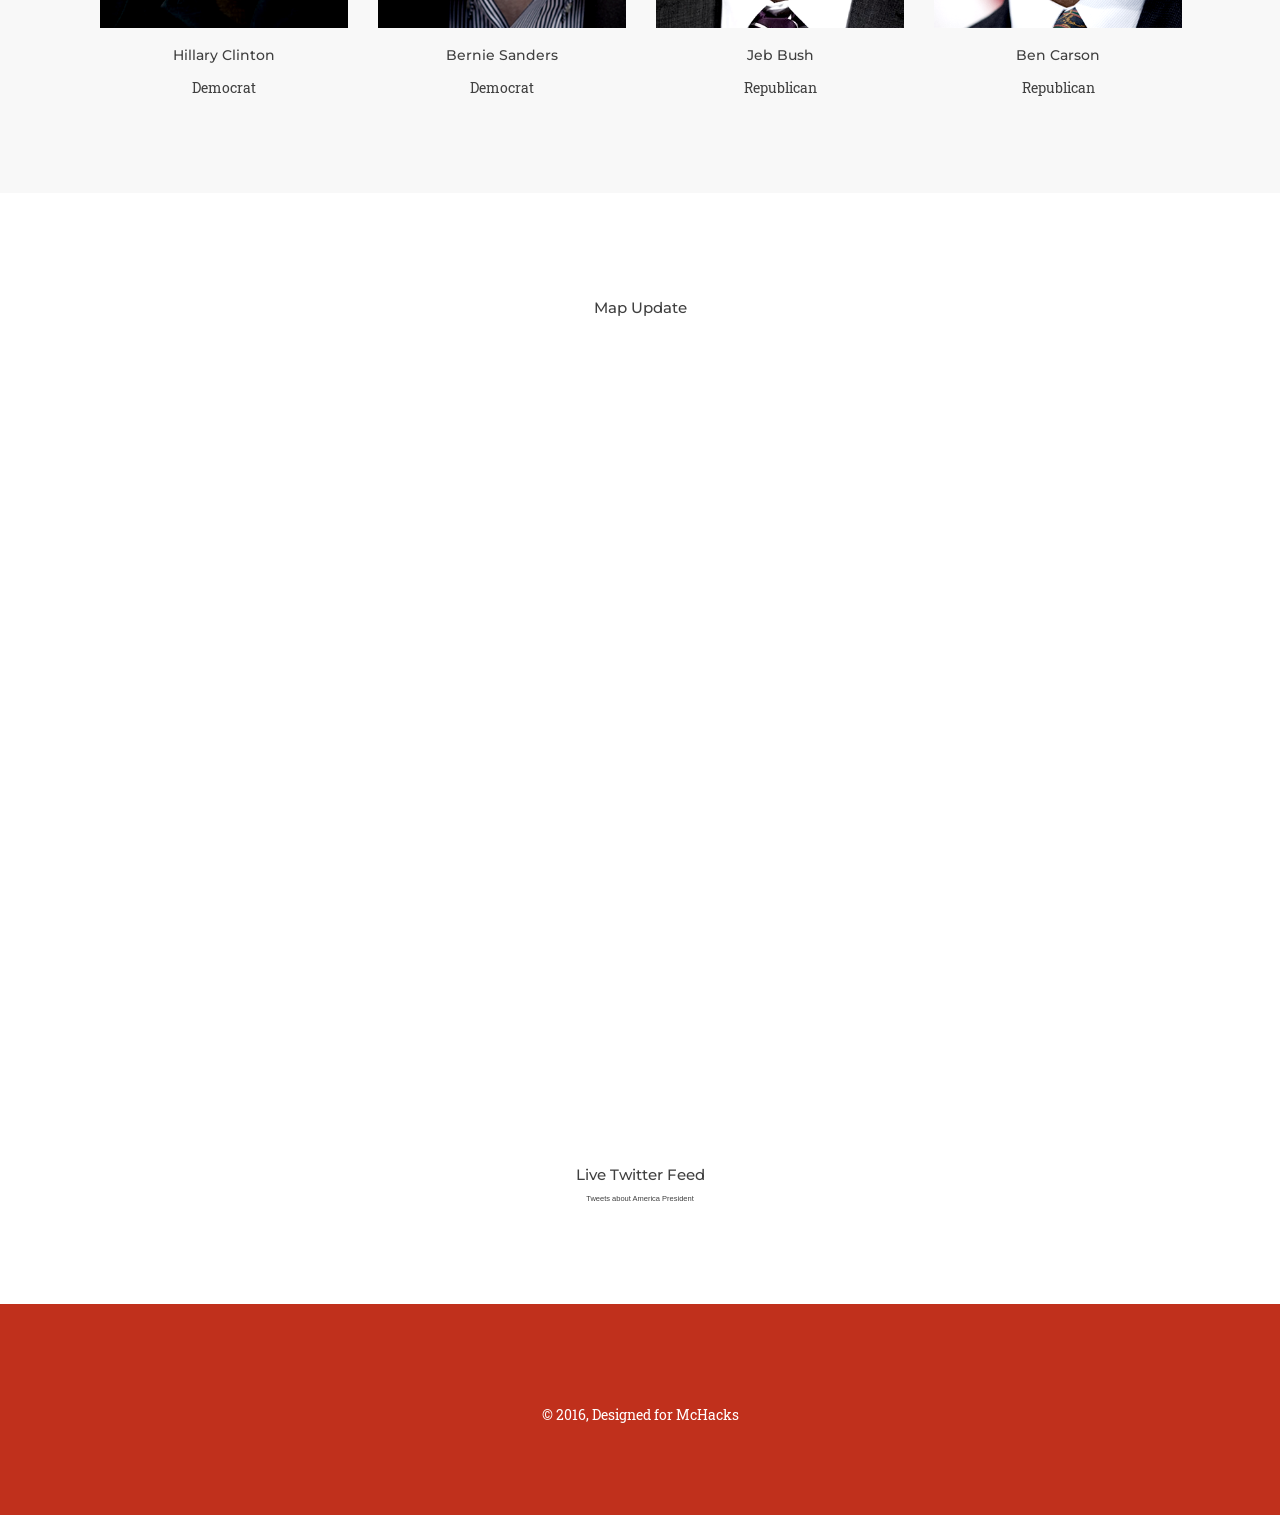
==== commit 47ec6450: "Merge branch 'master' of https://github.com/hexavi42/McHacks" ====
--- a/index.html
+++ b/index.html
@@ -62,11 +62,51 @@
 			<div class="col-sm-12 text-center">
                 <h2 class="section-title">2016 Candidates</h2>
 
-				<p class="sec-subtitle">Lorem ipsum dolor sit amet, consetetur sadipscing elitr amet</p>
+				<p class="sec-subtitle">Here are the candidates for the 2016 elections</p>
 			</div>
 		</div>
             <div class="col-sm-12 text-center">
             <div id="owl-demo">
+            		<div class="item" data-sr="enter right, hustle 60px">
+						<div class="team-thumb">
+                            <img src="/static/assets/images/c_clinton.png" alt="Owl Image">
+
+							<div class="team-social">
+								<ul class="list-inline">
+									<li><a href="#"><i class="fa fa-facebook"></i></a></li>
+									<li><a href="#"><i class="fa fa-twitter"></i></a></li>
+									<li><a href="#"><i class="fa fa-google-plus"></i></a></li>
+									<li><a href="#"><i class="fa fa-linkedin"></i></a></li>
+								</ul>
+							</div>
+						</div>
+						<div class="owl-caption">
+							<h5>Hillary Clinton</h5>
+
+							<p>Democrat</p>
+						</div>
+
+					</div>
+					<div class="item">
+						<div class="team-thumb">
+                            <img src="/static/assets/images/c_sanders.png" alt="Owl Image">
+
+							<div class="team-social">
+								<ul class="list-inline">
+									<li><a href="#"><i class="fa fa-facebook"></i></a></li>
+									<li><a href="#"><i class="fa fa-twitter"></i></a></li>
+									<li><a href="#"><i class="fa fa-google-plus"></i></a></li>
+									<li><a href="#"><i class="fa fa-linkedin"></i></a></li>
+								</ul>
+							</div>
+						</div>
+						<div class="owl-caption">
+							<h5>Bernie Sanders</h5>
+
+							<p>Democrat</p>
+						</div>
+
+					</div>
 					<div class="item" data-sr="enter left, hustle 60px">
 						<div class="team-thumb">
                             <img src="/static/assets/images/c_bush.png" alt="Owl Image">
@@ -83,7 +123,7 @@
 						<div class="owl-caption">
                             <h5>Jeb Bush</h5>
 
-							<p>Head of Ideas</p>
+							<p>Republican</p>
 						</div>
 
 					</div>
@@ -101,34 +141,14 @@
 							</div>
 						</div>
 						<div class="owl-caption">
-							<h5>Md. Khalil Uddin</h5>
-
-							<p>Head of Ideas</p>
+							<h5>Ben Carson</h5>
+
+							<p>Republican</p>
 						</div>
 
 					</div>
 					<div class="item" data-sr="enter right, hustle 60px">
 						<div class="team-thumb">
-                            <img src="/static/assets/images/c_clinton.png" alt="Owl Image">
-
-							<div class="team-social">
-								<ul class="list-inline">
-									<li><a href="#"><i class="fa fa-facebook"></i></a></li>
-									<li><a href="#"><i class="fa fa-twitter"></i></a></li>
-									<li><a href="#"><i class="fa fa-google-plus"></i></a></li>
-									<li><a href="#"><i class="fa fa-linkedin"></i></a></li>
-								</ul>
-							</div>
-						</div>
-						<div class="owl-caption">
-							<h5>Md. Khalil Uddin</h5>
-
-							<p>Head of Ideas</p>
-						</div>
-
-					</div>
-					<div class="item" data-sr="enter right, hustle 60px">
-						<div class="team-thumb">
                             <img src="/static/assets/images/c_cruz.png" alt="Owl Image">
 
 							<div class="team-social">
@@ -141,9 +161,9 @@
 							</div>
 						</div>
 						<div class="owl-caption">
-							<h5>Md. Khalil Uddin</h5>
-
-							<p>Head of Ideas</p>
+							<h5>Ted Cruz</h5>
+
+							<p>Republican</p>
 						</div>
 
 					</div>
@@ -161,9 +181,9 @@
 							</div>
 						</div>
 						<div class="owl-caption">
-							<h5>Md. Khalil Uddin</h5>
-
-							<p>Head of Ideas</p>
+							<h5>John Kasich</h5>
+
+							<p>Republican</p>
 						</div>
 
 					</div>
@@ -181,29 +201,9 @@
 							</div>
 						</div>
 						<div class="owl-caption">
-							<h5>Md. Khalil Uddin</h5>
-
-							<p>Head of Ideas</p>
-						</div>
-
-					</div>
-					<div class="item">
-						<div class="team-thumb">
-                            <img src="/static/assets/images/c_sanders.png" alt="Owl Image">
-
-							<div class="team-social">
-								<ul class="list-inline">
-									<li><a href="#"><i class="fa fa-facebook"></i></a></li>
-									<li><a href="#"><i class="fa fa-twitter"></i></a></li>
-									<li><a href="#"><i class="fa fa-google-plus"></i></a></li>
-									<li><a href="#"><i class="fa fa-linkedin"></i></a></li>
-								</ul>
-							</div>
-						</div>
-						<div class="owl-caption">
-							<h5>Md. Khalil Uddin</h5>
-
-							<p>Head of Ideas</p>
+							<h5>Marco Rubio</h5>
+
+							<p>Republican</p>
 						</div>
 
 					</div>
@@ -221,9 +221,9 @@
 							</div>
 						</div>
 						<div class="owl-caption">
-							<h5>Md. Khalil Uddin</h5>
-
-							<p>Head of Ideas</p>
+							<h5>Donald Trump</h5>
+
+							<p>Republican</p>
 						</div>
 
 					</div>
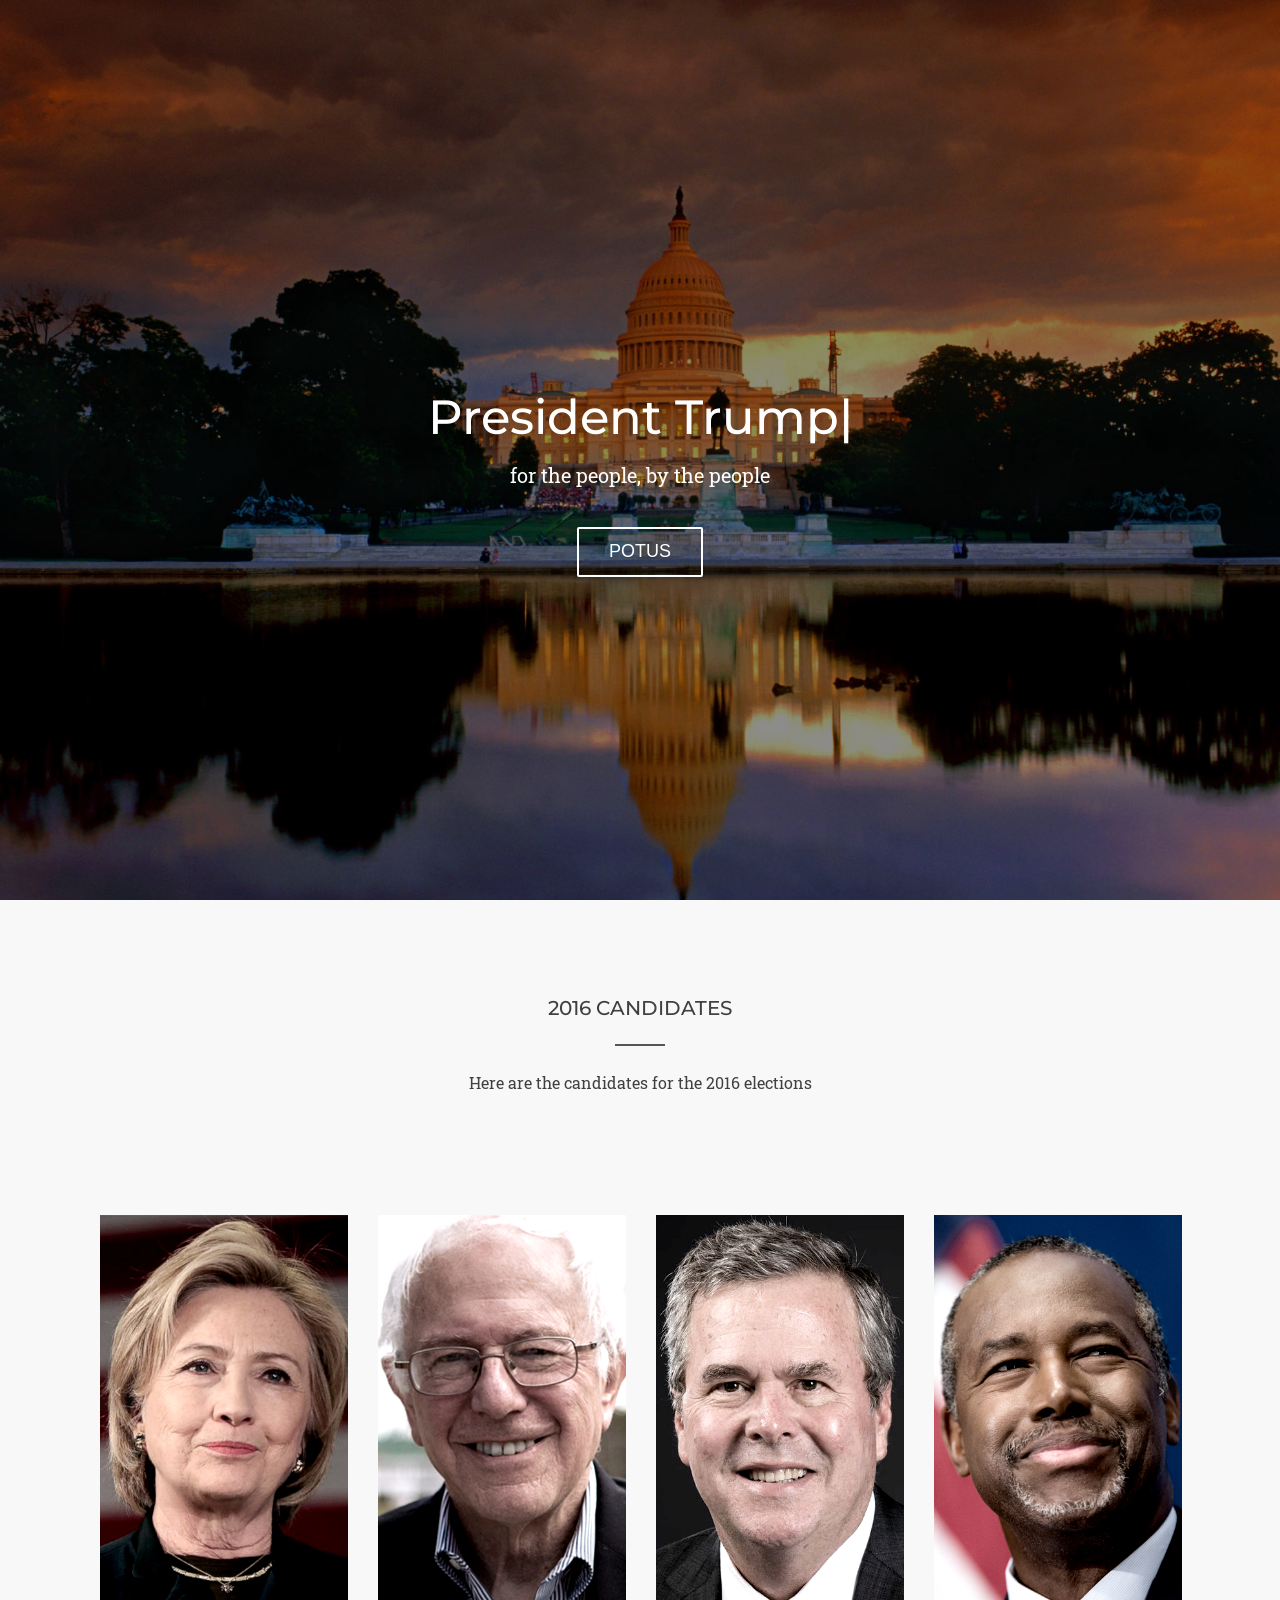
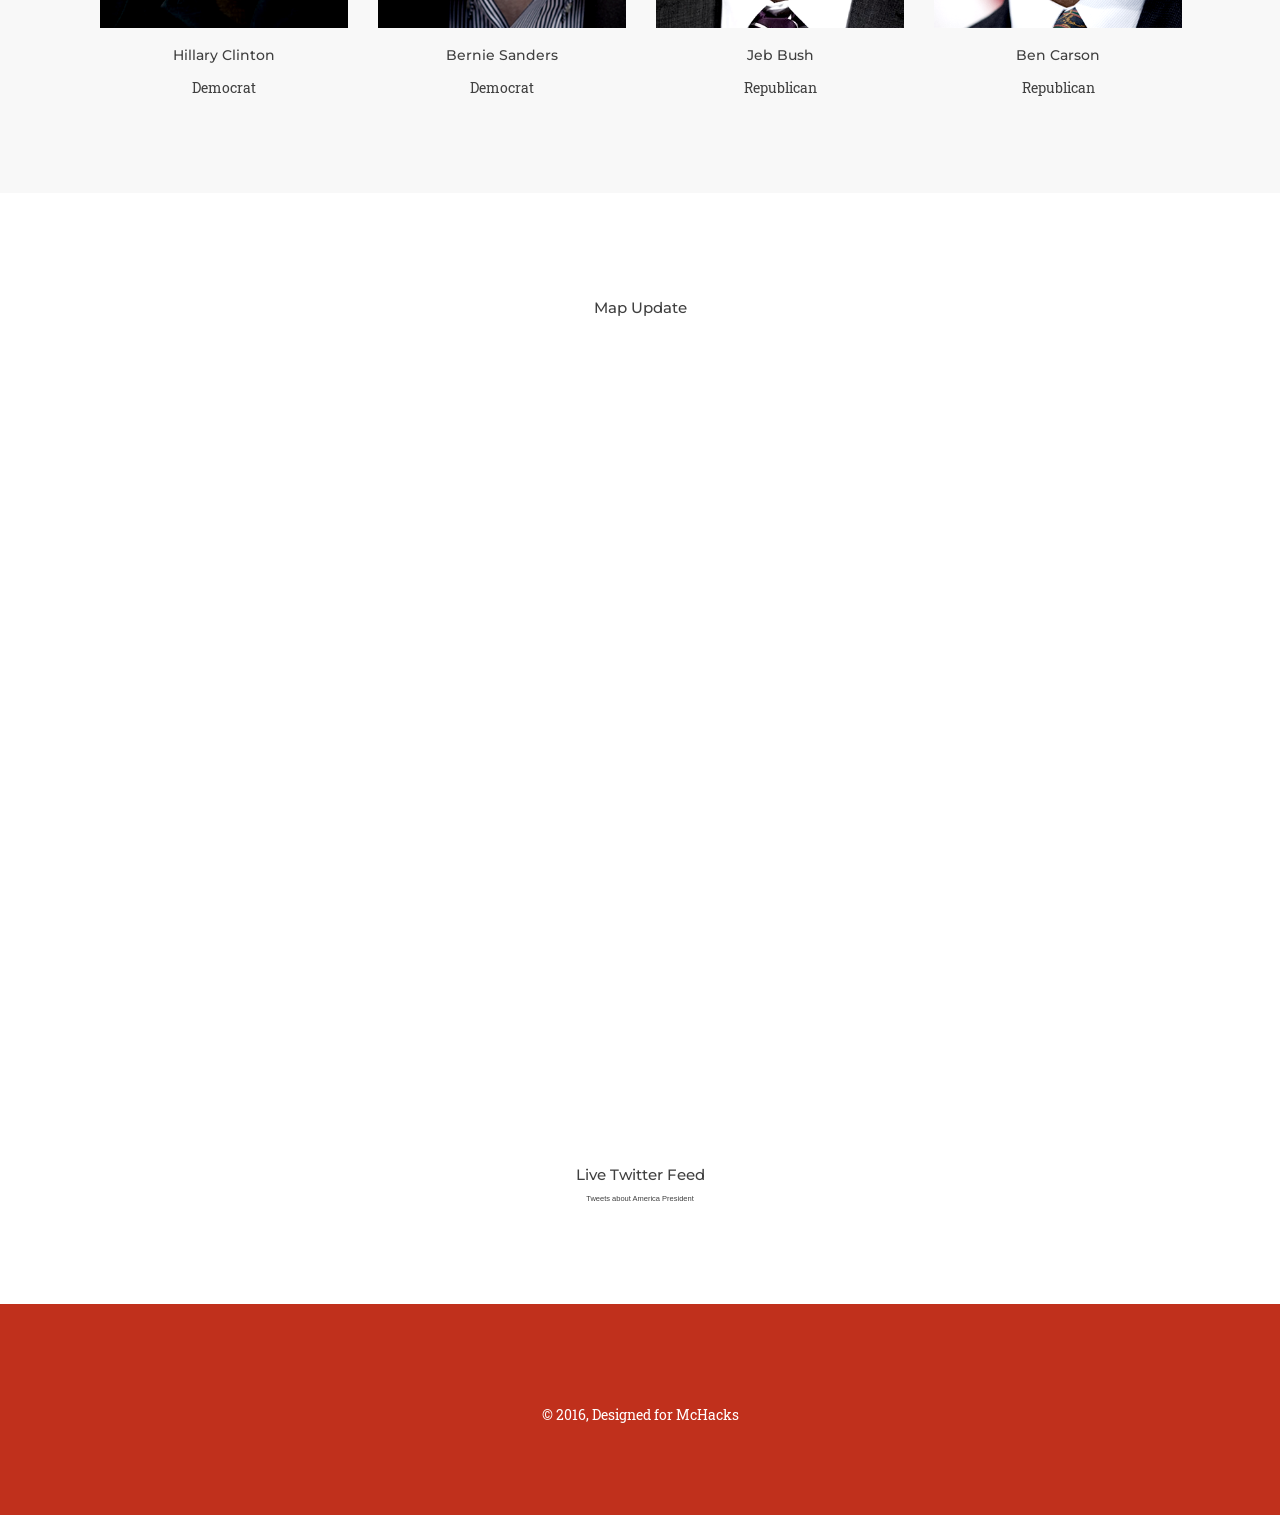
==== commit e1ced8a9: "added animation" ====
--- a/index.html
+++ b/index.html
@@ -87,7 +87,7 @@
 						</div>
 
 					</div>
-					<div class="item">
+					<div class="item" data-sr="enter right, hustle 60px">
 						<div class="team-thumb">
                             <img src="/static/assets/images/c_sanders.png" alt="Owl Image">
 
@@ -237,7 +237,7 @@
 <!-- FRONT PAGE STARTS HERE -->
 <section id="map">
     <div class="container">
-        <div class="col-sm-12 text-center">
+		<div class="col-sm-12 text-center" data-sr='enter bottom, wait 0.32s'>
             <h1>Map Update</h1>
 
 <style>
@@ -320,7 +320,8 @@
 <section id="twitter">
 <div class="container">
     <!-- TWITTER HERE -->
-        <div class = "col-sm-12 text-center">
+
+		<div class="col-sm-12 text-center" data-sr='enter bottom, wait 0.32s'>
             <h1>Live Twitter Feed</h1>
             <a class="twitter-timeline"  href="https://twitter.com/search?q=America%20President" data-widget-id="701199503186116608">Tweets about America President</a>
             <script>!function(d,s,id){var js,fjs=d.getElementsByTagName(s)[0],p=/^http:/.test(d.location)?'http':'https';if(!d.getElementById(id)){js=d.createElement(s);js.id=id;js.src=p+"://platform.twitter.com/widgets.js";fjs.parentNode.insertBefore(js,fjs);}}(document,"script","twitter-wjs");</script>
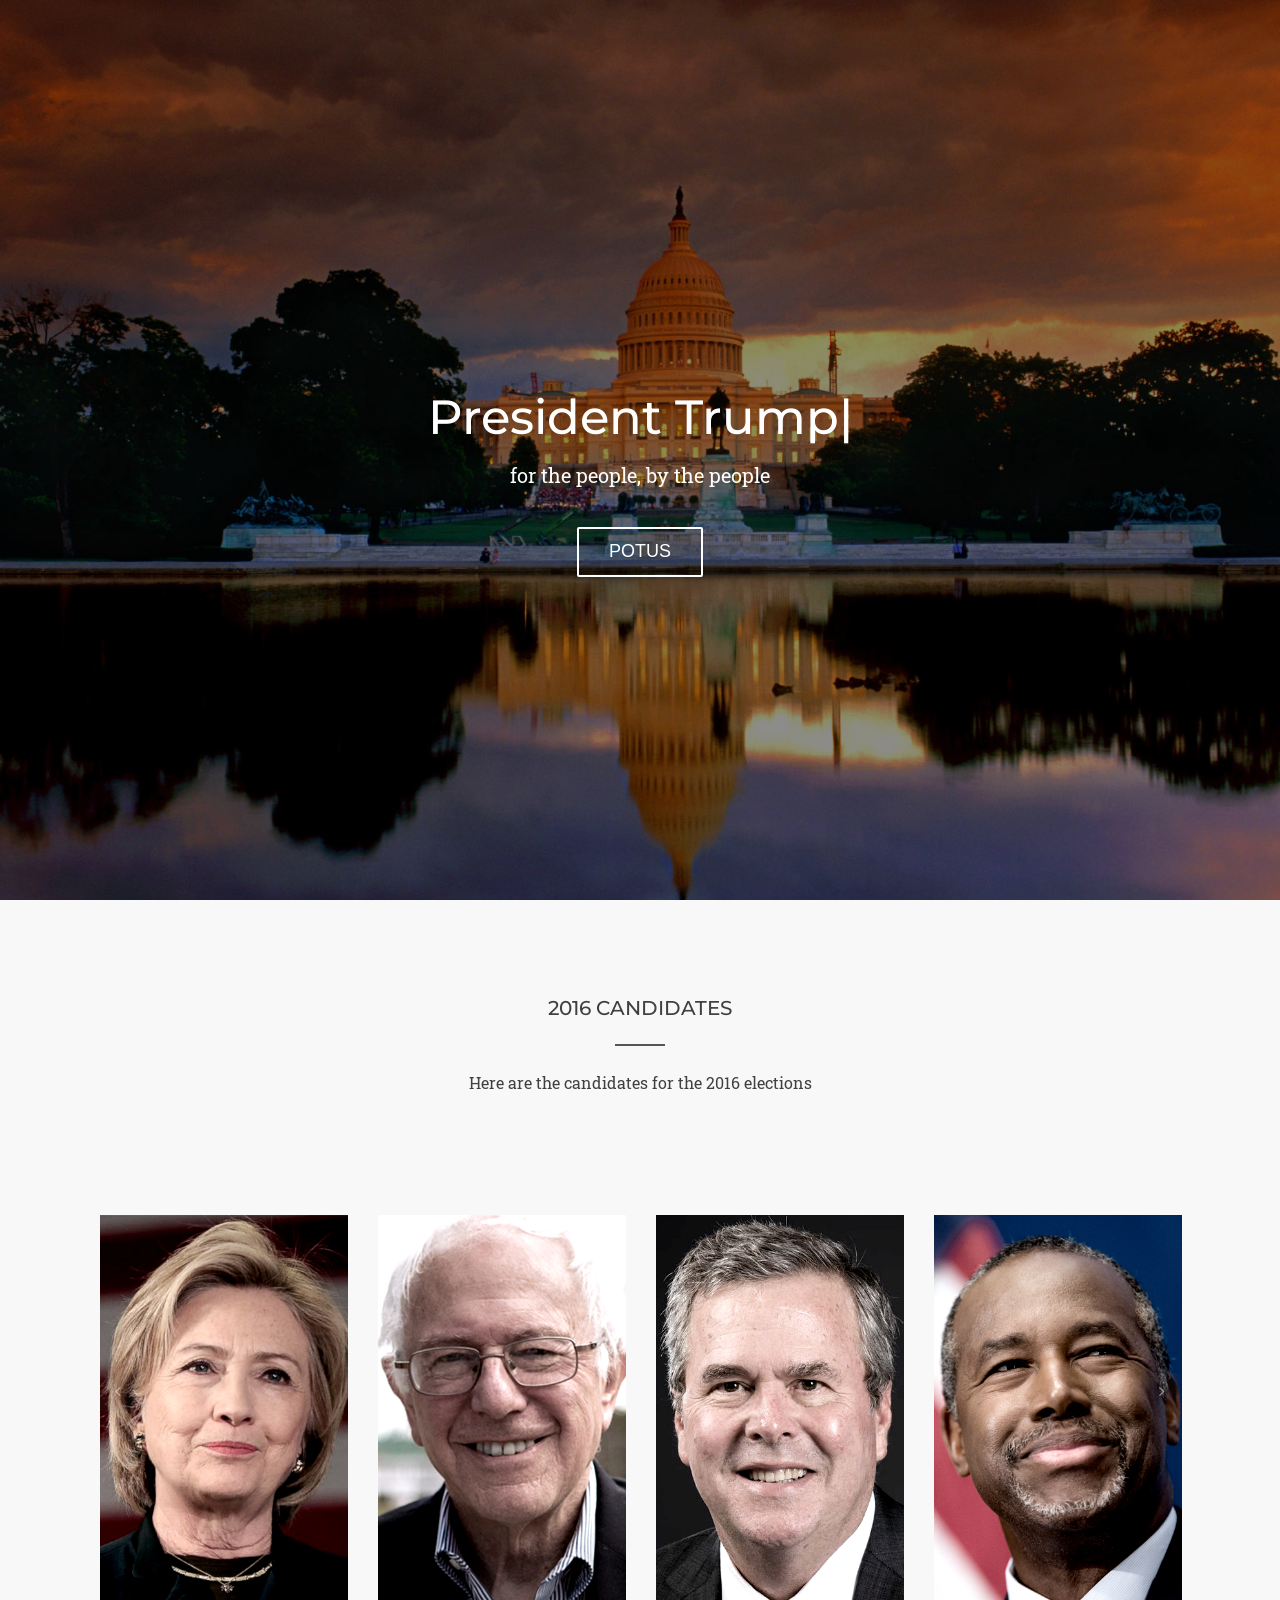
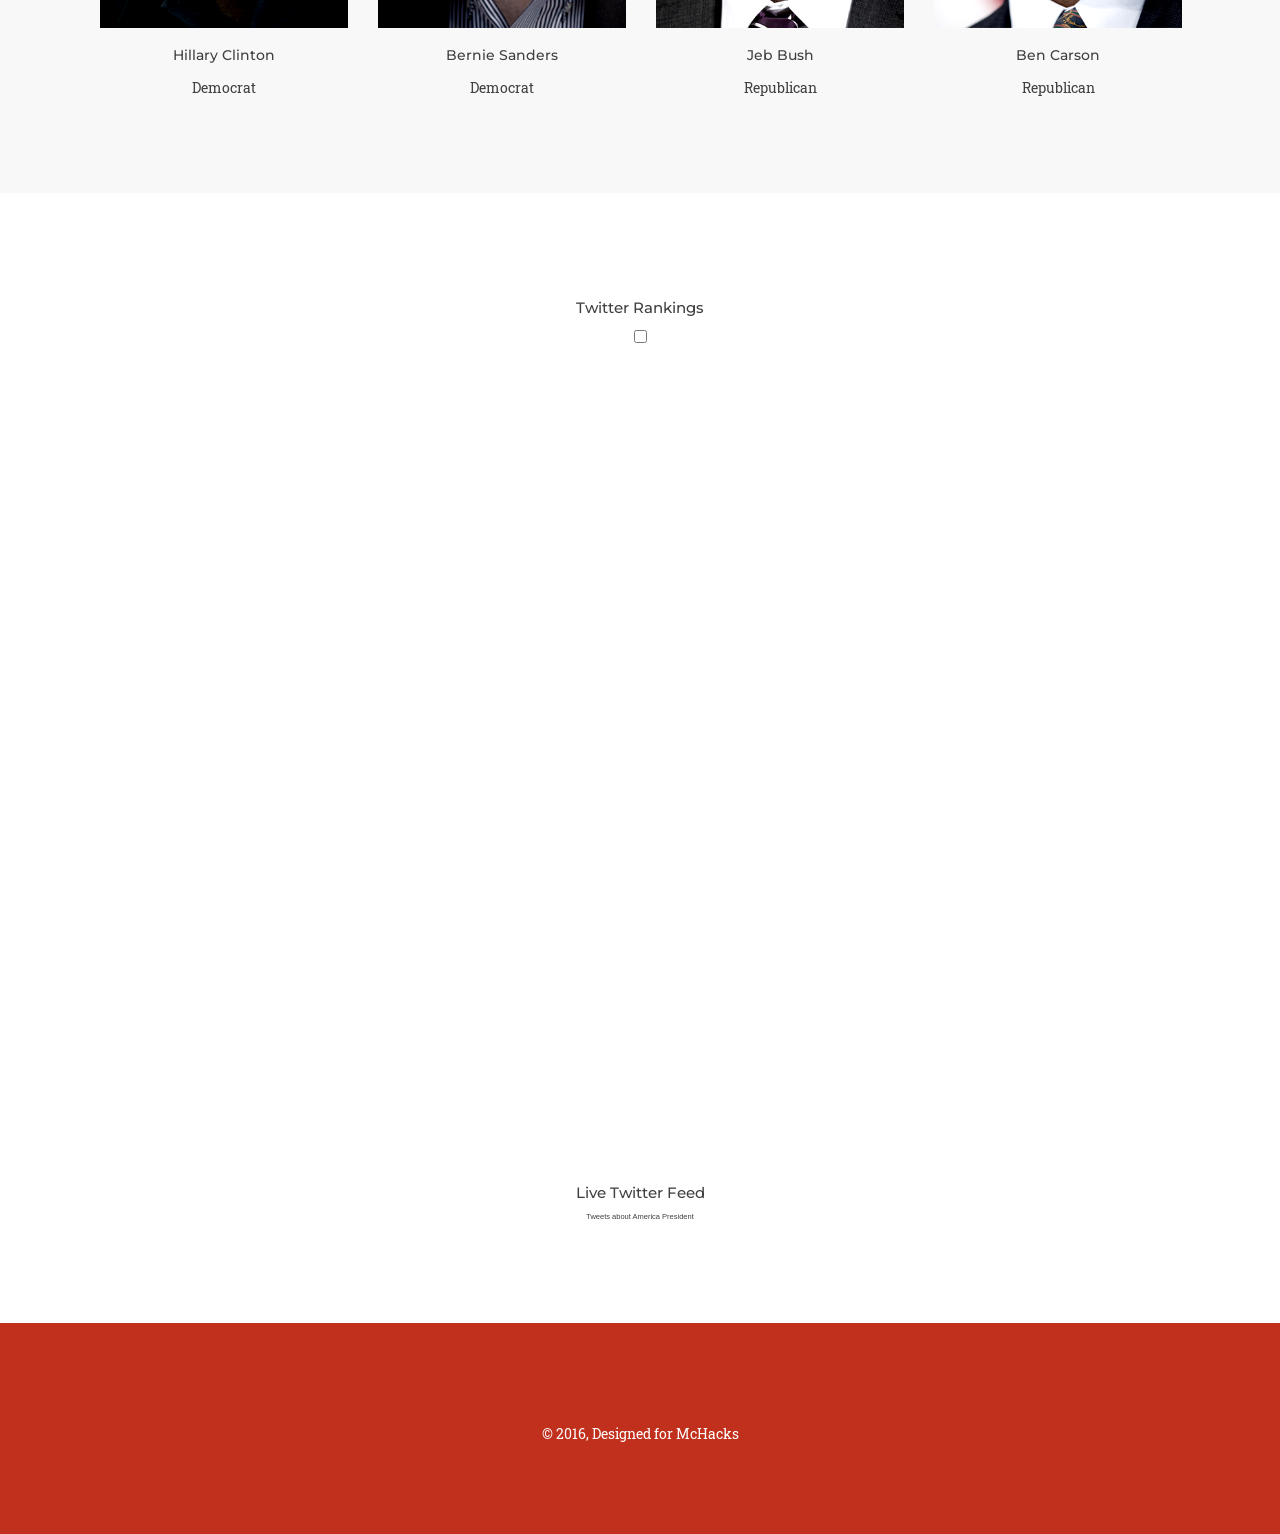
==== commit 533e760e: "heat map + real data" ====
--- a/index.html
+++ b/index.html
@@ -235,10 +235,11 @@
 	</div>
 </section>
 <!-- FRONT PAGE STARTS HERE -->
+
 <section id="map">
     <div class="container">
 		<div class="col-sm-12 text-center" data-sr='enter bottom, wait 0.32s'>
-            <h1>Map Update</h1>
+            <h1>Twitter Rankings</h1>
 
 <style>
 	.state{
@@ -255,11 +256,9 @@
         margin:  10px;
 		font: 20px sans-serif;        
 		pointer-events: none;         
-        background:rgba(0,0,0,0.9);
-        border:1px solid grey;
-        border-radius:5px;
+        background:rgba(0,0,0,0);
         padding:4px;
-        color:white;
+        color:#161616;
         opacity:0;
 	}
 	#tooltip h4{
@@ -275,12 +274,26 @@
 	}
 </style>
 
-
+<form>
+    <input type="checkbox" name="overlay" value="female">
+</form>
 <svg width="960" height="600" id="statesvg"></svg> <!-- svg to hold the map. -->
 <div id="tooltip"></div>
+<script src="http://code.jquery.com/jquery-1.8.2.js"></script>
 <script src="/static/assets/js/uStates.js"></script> <!-- creates uStates. -->
 <script src="http://d3js.org/d3.v3.min.js"></script>
 <script>
+/** 1 = sanders, 2 = clinton, 3 = trump, 4 = bush, 5 = carson 6 = cruz 7 = kasich 8 = rubio **/
+var csv = [[
+"Washington","Wisconsin","WestVirginia","Florida","Micronesia","Wyoming","NewHampshire","NewJersey","NewMexico","NorthCarolina","NorthDakota","Nebraska","NewYork","RhodeIsland","Nevada","Colorado","California","Georgia","Connecticut","Oklahoma","Ohio","Kansas","SouthCarolina","Kentucky","Oregon","SouthDakota","Delaware","Hawaii","Texas","Louisiana","Tennessee","Pennsylvania","Virginia","Alaska","Alabama","Arkansas","Vermont","Illinois","Indiana","Iowa","Arizona","Idaho","Maine","Maryland","Massachusetts","Utah","Missouri","Minnesota","Michigan","Montana","Mississippi"], 
+[1.7998384605161841,0.78240888705477096,-0.28331657887126005,7.6592125502065747,,0,0.92029916006140411,-0.22021951813561214,-0.30953313600427163,-5.8124597680095276,0,-0.1556761335426321,1.2144755434322474,-0.18930403546740612,-0.20911305106710637,-0.76002069587896881,-2.9197579603642225,-0.385808775589491,0.27178087708307419,-1.2582681189135958,-1.0082836883181399,1.0993841329279044,0.39606200686345483,0.22922940948046744,2.2109975160371205,,-0.72173488500993699,-0.69473075758044922,-3.9915076892745378,-0.89124598870209115,-0.45752917160280043,-1.1854798896044181,-3.7027823686754955,,0.55957967756936955,-1.3695053082580366,0.57413614372489974,0.94053844298468925,-0.56588385161012411,2.3661373249876001,0.41916564846178511,-0.053808577125892043,-0.57279890519566834,-0.66114997743473713,3.9708391475724047,0.25144071403580415,-0.2320877595921047,-0.54067893155540037,4.9921426240665214,-0.32718217954970896,0.48893544590100646], 
+[0.50694650547423725,-0.62419060621565836,0.46472926678446436,7.5965962823053523,,,0.29623155295848846,2.2273350102477707,0.30658017393822468,1.2086234369392819,0.6013636589050293,-1.1204368339385837,13.189886566930603,0.84550437703728676,4.2930595199577519,4.3726864090228137,13.833564056102956,2.3129602913007457,1.8440467295392104,-0.36269325669854879,10.987591366070166,-0.23771370512743795,2.8760422869430231,0.59428628999739885,-1.4003101187990983,-0.073255221204211324,1.120608601719141,0.45591825526207685,2.8962133653306714,0.50904474861454219,3.986654670715021,2.1518666798171275,0.53332560129153228,-0.56345154872784997,1.453195983932043,2.3700277508857353,3.5386020810886594,3.3435169394748905,-0.6851299669360742,2.0867807124741375,-1.0949469407399497,-1.2749932307051495,-0.0056876298040151735,3.3610907447097511,1.4060336560166133,2.3397143735395121,1.4654409201078429,2.6302679398407536,2.2975295878713946,,1.1847309255972505], 
+[-0.48358381562866271,-1.0443763182653734,0.61657050271363301,0.78325749345822293,,-0.5,-0.31624225480481988,0.29996994013587619,0.27159372082678601,-2.1364760441550361,-1.2634447130840272,-0.112796142231673,-6.6117719942703852,0.011043697595596313,-0.37880040546103089,1.5671365879631292,-7.4410086538021716,2.9803345687687397,-0.36634513161455595,-1.3638382033677772,-0.37009019835386436,-0.14133798878174264,2.3629882869039043,-1.3785227805492468,-0.37540578019494808,,,0.086260851821862161,-0.7415936205070468,0.076593501958995863,-1.4194092353379046,0.62679360380085813,-2.2490572577031953,0.33142759092152119,3.7620340422727163,0.14100028357158104,,-2.2490405128531474,-0.96763435378670715,0.38024096741961932,0.78837156639201567,-1.3997982931323349,1.6677165734581649,0.9522113715453695,2.7666009657550599,-0.089468551877265184,0.023227396110693604,-0.60860743369751935,-0.31513210508273903,-0.056729783769696951,-1.1857543836037319], 
+[3.8366089243597039,5.80116475528727,-0.9134539085401534,6.8286387917663314,,,0.83341713699822628,2.7716360376604521,1.7037101701910919,1.5837583114819909,0.83341713699822628,-0.13627747322122252,14.394154058827549,1.716410196541498,0.91122206998988964,-0.69323126403226842,28.895086773419003,1.5716720435302705,-0.33534282409042743,1.8893923713476397,3.4719218915173147,-0.13564695619667561,3.68881610703344,3.6877774782866859,1.5421242310355106,0.69535099773202091,0.15935752168297768,0.83980846218764782,20.28048228491874,3.1011071234631045,5.8209075825482932,3.0100383342942232,2.1242200176153947,0.83341713699822628,5.6592441988371629,1.168974307210495,0.14527241447164366,4.1080995912197977,2.1104619914743425,-2.5232932978542517,-1.6844903838355092,1.0801434398939211,-0.014296842118104308,-3.9506832413026127,1.5374236423328203,0.69801608473062526,-2.3356664751578746,0.60967346944380574,6.7171759898386281,-0.042508834507316351,2.6084734552229443], 
+[11.998360550904174,2.035764042113442,-1.0921365155372769,5.8444749433935304,,1.8401362114818767,0.64260004437528551,-0.98262118018465139,-1.5817831329380474,6.7620495183121712,0.2113633205493291,0.11972453398630023,8.3384721834057309,0.27398989784220856,-0.54497696907492366,4.7055045480762301,-0.18357899049685189,2.1626614392541037,-0.39940724036811559,-0.53538599082579208,-2.1046826953922086,1.3761141688640539,7.1476622750439356,-0.27361321810167327,1.3128353658442693,0.001700093038380146,-0.10127080627717078,0.41233683656901121,0.6115888859688613,-0.78578235418535769,-2.2172542299570828,-0.39704276429256391,8.2260825900205727,0,2.4644069416293251,1.1174127682461403,0.34010096018513047,-0.47356272869122601,0.86070036013067353,-0.57355051392611733,2.5441088091077595,0.7075372226536274,0.35578563405821712,5.758558681195912,4.6856928329992398,0.20623587079656619,0.10417341665985699,-3.6880216040105251,3.4634016245060284,0.40443108380228898,1.3375774332477399], 
+[3.2490641241893172,-3.0815243630980449,-1.5358203387974452,-3.1177637166886889,,-0.5,0.18748563174934429,-1.5256276248255747,-0.50700991581349331,-1.812809618151126,-0.30729897145647556,0.03103573177941138,-1.949537326562373,-0.29999999515712261,-3.21477241620111,1.3830539901585621,-3.8454597954987535,-4.5216035675839521,0.76313936240815861,0.13743314791160316,2.6759855590644293,-1.0316635800603156,1.1192773189977738,-0.68987394880969077,-1.0073898309686533,0.20673003913058591,-0.09733701404184103,-0.75,10.059689209621865,-0.62185252970084548,-0.49444606779919331,0.91428998619085122,2.2607116932825493,0.070338174700737,3.8586236113527175,0.75161193596431985,-0.0049308780580759048,0.53175708632140073,0.96858025862214459,-0.12824185413774103,-4.8711727809665417,-1.1081559509038925,0.54186086589470506,-0.13369093113578862,-2.0833250655947877,-0.73130802460946143,0.58869351306930184,0.8495017783910348,-12.301157573121602,-1.8464907033679387,-0.22431502002291381],
+[-1.633373742302259,-2.5052264949966534,0.65004697003557033,-2.9807612303411593,,,0.71042661985848099,-1.0070440715256459,-0.092863997754951466,4.3742581102803033,,-0.86586607790862513,-1.1708068699614766,0.55566206725779921,-0.73485940409591421,2.336963169509545,-8.0124338541257512,0.12600064516300336,3.2367080921928086,1.9787348834215663,32.759310988301891,-0.45005041640251886,3.7252299435591958,0.020485462620854267,-0.34619137054930127,0,-0.02761776365029317,0.19704715356541175,0.75483179596873562,5.7376449641888021,4.2056726876568673,3.0062581569266813,5.0044670626521119,,6.6028064613734978,1.9460093585851912,0.16488266084343195,1.7006936954761231,0.93945964016408356,-0.51561194390524179,0.28624795530534652,-0.66716706609198206,1.4614504743367434,0.40476912413335714,1.1046913293927605,0.42923071448846412,1.5368723168115441,0.16692742594750598,6.5625813666847543,-0.89857598568778485,3.0073838672057414],
+[0.4711185866035521,3.561819071920278,-1.3317617987437793,-12.367016000692578,,,-0.018274218911149831,3.3191204512841068,-0.35157755692489445,2.1961292254466867,-0.34841910004615784,-1.7870319068703493,4.0868913931384085,1.3706763071240857,1.5383641734564057,2.0490692050855914,0.75525959033984691,-4.1915270738924537,-0.21679545876880491,1.1929218435349564,-3.2642052797988677,0.19273229090807342,-4.4754327849562587,2.3068632418483803,-0.48318650934379548,0,-0.073177802376449108,0,-4.5266669655490368,-0.89772182027809322,-1.3754169187935386,2.3850733533035964,4.4129011996944127,0.13637825396532816,1.4823113196374225,-1.2697482037280374,,-0.65588311920873776,-1.0079033799314252,-1.6857203200925142,-2.395393364344879,-0.25903065549209714,-0.27410468272864819,1.3734113620206094,-2.97698403338048,0.29708086916555965,0.84155826216253138,-0.1357107710403701,-0.91647429283087467,-0.15633431294312083,0.1781726256012916]]
 	function tooltipHtml(n, d){	/* function to create html content string in tooltip div. */
 		return "<h4>"+n+"</h4><table>"+
             "<tr><td>Bush</td><td>"+(d.bush)+"</td></tr>"+
@@ -294,28 +307,99 @@
 			"</table>";
 	}
 	
-	var sampleData ={};	/* Sample random data. */	
-	["HI", "AK", "FL", "SC", "GA", "AL", "NC", "TN", "RI", "CT", "MA",
-	"ME", "NH", "VT", "NY", "NJ", "PA", "DE", "MD", "WV", "KY", "OH", 
-	"MI", "WY", "MT", "ID", "WA", "DC", "TX", "CA", "AZ", "NV", "UT", 
-	"CO", "NM", "OR", "ND", "SD", "NE", "IA", "MS", "IN", "IL", "MN", 
-	"WI", "MO", "AR", "OK", "KS", "LS", "VA"]
+var originalData ={};	/* Sample random data. */	
+	["Washington", "Wisconsin", "WestVirginia", "Florida", "Micronesia", "Wyoming", "NewHampshire", "NewJersey", "NewMexico", "NorthCarolina", "NorthDakota",
+	"Nebraska", "NewYork", "RhodeIsland", "Nevada", "Colorado", "California", "Georgia", "Connecticut", "Oklahoma", "Ohio", "Kansas", 
+    "SouthCarolina", "Kentucky", "Oregon", "SouthDakota", "Delaware", "Hawaii", "Texas", "Louisiana", "Tennessee", "Pennsylvania", "Virginia",
+    "Alaska", "Alabama", "Arkansas", "Vermont", "Illinois", "Indiana", "Iowa", "Arizona", "Idaho", "Maine", "Maryland", 
+	"Massachusetts", "Utah", "Missouri", "Minnesota", "Michigan", "Montana", "Mississippi"]
 		.forEach(function(d){ 
-            var bush=Math.round(100*Math.random()), 
-                carson=Math.round(100*Math.random()), 
-                clinton=Math.round(100*Math.random());
-                sampleData[d]={bush:d3.min([bush,carson,clinton]), carson:d3.max([bush,carson,clinton]), clinton:Math.round((bush+carson+clinton)/3), color:d3.interpolate("#c0392b", "#3498db")(bush/100)}; 
+                var state = csv[0].indexOf(d);
+                var sanders = csv[1][state];
+                var clinton = csv[2][state];
+                var trump = csv[3][state];
+                var bush = csv[4][state];
+                var carson = csv[5][state];
+                var cruz = csv[6][state];
+                var kasich = csv[7][state];
+                var rubio = csv[8][state];
+
+                var demo = d3.mean([clinton, sanders]);
+                var rep = d3.mean([trump, bush, carson, cruz, kasich, rubio]);
+                var offset = 2;
+                var diff = demo - rep + offset;
+                var scale = 9;
+
+                originalData[d]={
+                 sanders:sanders,
+                 clinton:clinton,
+                 trump:trump,
+                 bush:bush,
+                 carson:carson,
+                 cruz:cruz,
+                 kasich:kasich,
+                 rubio:rubio,
+                 color:d3.interpolate("#c0392b", "#3498db")((diff/scale))
+                };
+		});
+var variableData ={};	/* Sample random data. */	
+	["Washington", "Wisconsin", "WestVirginia", "Florida", "Micronesia", "Wyoming", "NewHampshire", "NewJersey", "NewMexico", "NorthCarolina", "NorthDakota",
+	"Nebraska", "NewYork", "RhodeIsland", "Nevada", "Colorado", "California", "Georgia", "Connecticut", "Oklahoma", "Ohio", "Kansas", 
+    "SouthCarolina", "Kentucky", "Oregon", "SouthDakota", "Delaware", "Hawaii", "Texas", "Louisiana", "Tennessee", "Pennsylvania", "Virginia",
+    "Alaska", "Alabama", "Arkansas", "Vermont", "Illinois", "Indiana", "Iowa", "Arizona", "Idaho", "Maine", "Maryland", 
+	"Massachusetts", "Utah", "Missouri", "Minnesota", "Michigan", "Montana", "Mississippi"]
+		.forEach(function(d){ 
+                var state = csv[0].indexOf(d);
+                var sanders = csv[1][state];
+                var clinton = csv[2][state];
+                var trump = csv[3][state];
+                var bush = csv[4][state];
+                var carson = csv[5][state];
+                var cruz = csv[6][state];
+                var kasich = csv[7][state];
+                var rubio = csv[8][state];
+
+                var demo = d3.mean([clinton, sanders]);
+                var rep = d3.mean([trump, bush, carson, cruz, kasich, rubio]);
+                var offset = 2;
+                var diff = demo - rep + offset;
+                var scale = 9;
+
+                variableData[d]={
+                 sanders:sanders,
+                 clinton:clinton,
+                 trump:trump,
+                 bush:bush,
+                 carson:carson,
+                 cruz:cruz,
+                 kasich:kasich,
+                 rubio:rubio,
+                 color:d3.interpolate("#c0392b", "#3498db")((diff/scale))
+                };
 		});
 	
 	/* draw states on id #statesvg */	
-
-	uStates.draw("#statesvg", sampleData, tooltipHtml);
+uStates.draw("#statesvg", originalData, tooltipHtml);
+
+
+    $('input[name=overlay]').change(function(){
+            if($(this).is(':checked')){
+                console.log("checked");
+                variableData["Washington"]["color"] = "#3498db";
+                uStates.draw("#statesvg", variableData, tooltipHtml);
+            }
+            else{
+            uStates.draw("#statesvg", originalData, tooltipHtml);
+                console.log("not checked");
+            }
+    });
 
 </script>
 
         </div>
     </div>
 </section>
+
 <!-- FRONT PAGE ENDS HERE -->
 <section id="twitter">
 <div class="container">
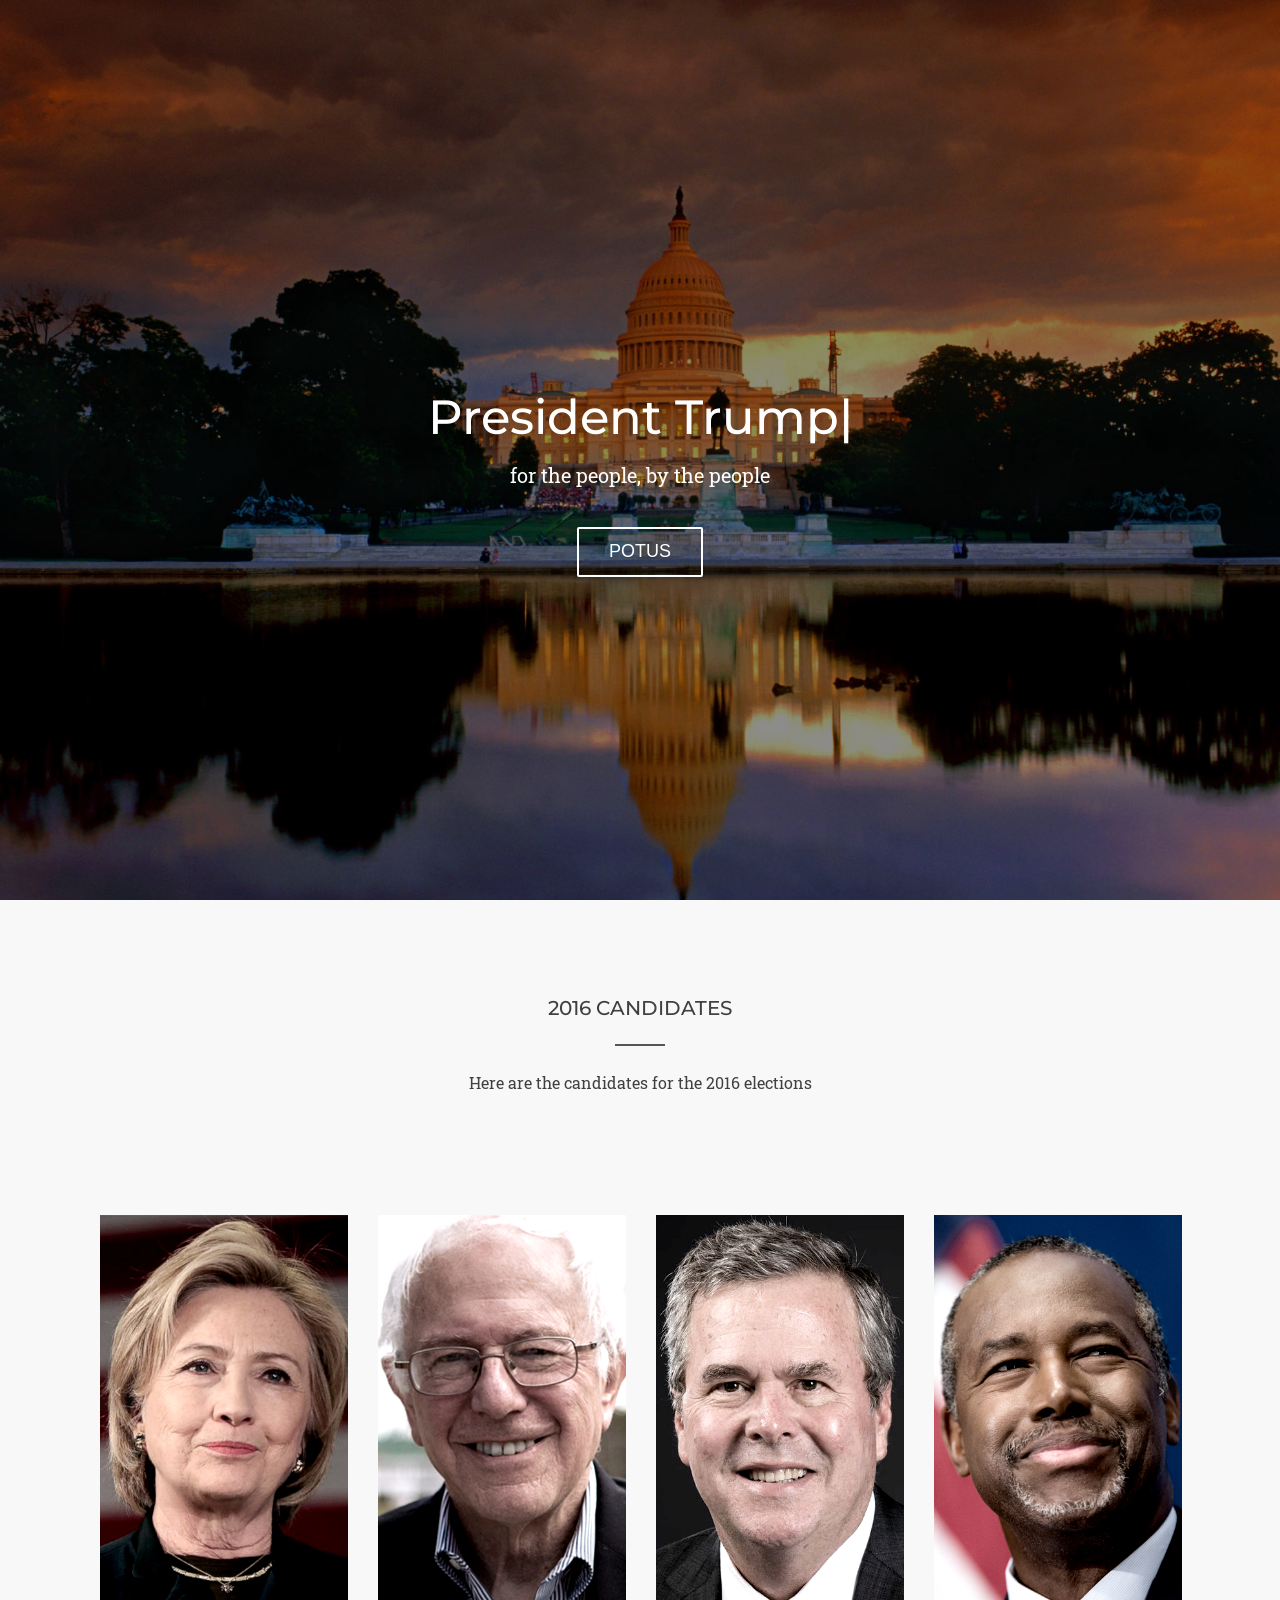
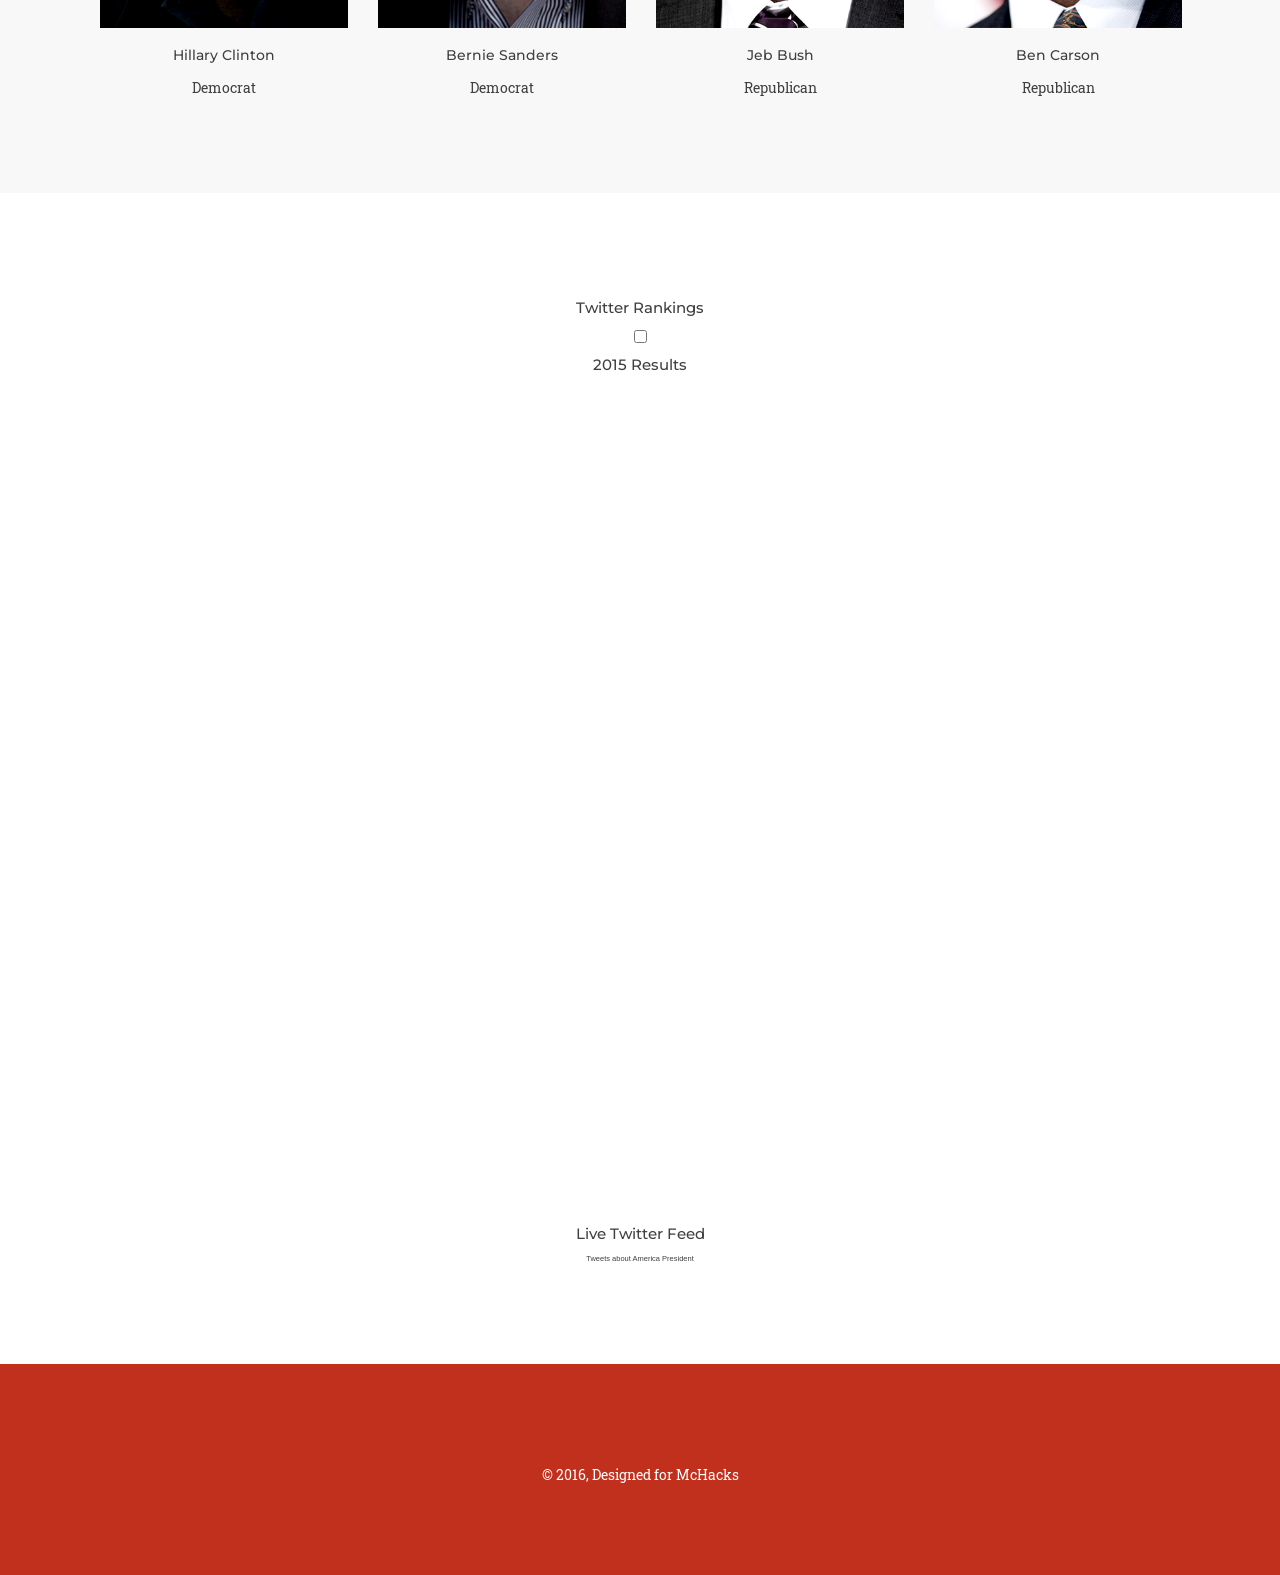
==== commit 0233c6f7: "added 2015 data" ====
--- a/index.html
+++ b/index.html
@@ -275,7 +275,9 @@
 </style>
 
 <form>
+    <label>
     <input type="checkbox" name="overlay" value="female">
+    <h1>2015 Results</h1></label>
 </form>
 <svg width="960" height="600" id="statesvg"></svg> <!-- svg to hold the map. -->
 <div id="tooltip"></div>
@@ -380,12 +382,63 @@
 	
 	/* draw states on id #statesvg */	
 uStates.draw("#statesvg", originalData, tooltipHtml);
-
-
+    var r = "#c0392b";
+    var b = "#3498db";
     $('input[name=overlay]').change(function(){
             if($(this).is(':checked')){
                 console.log("checked");
-                variableData["Washington"]["color"] = "#3498db";
+                variableData["Washington"]["color"] = b;
+                variableData["Oregon"]["color"] = b;
+                variableData["California"]["color"] = b;
+                variableData["Nevada"]["color"] = b;
+                variableData["Idaho"]["color"] = r;
+                variableData["Utah"]["color"] = r;
+                variableData["Arizona"]["color"] = r;
+                variableData["Alaska"]["color"] = r;
+                variableData["Montana"]["color"] = r;
+                variableData["Wyoming"]["color"] = r;
+                variableData["Colorado"]["color"] = b;
+                variableData["NewMexico"]["color"] = b;
+                variableData["NorthDakota"]["color"] = r;
+                variableData["SouthDakota"]["color"] = r;
+                variableData["Nebraska"]["color"] = r;
+                variableData["Kansas"]["color"] = r;
+                variableData["Oklahoma"]["color"] = r;
+                variableData["Texas"]["color"] = r;
+                variableData["Minnesota"]["color"] = b;
+                variableData["Iowa"]["color"] = b;
+                variableData["Missouri"]["color"] = r;
+                variableData["Arkansas"]["color"] = r;
+                variableData["Louisiana"]["color"] = r;
+                variableData["Michigan"]["color"] = b;
+                variableData["Wisconsin"]["color"] = b;
+                variableData["Illinois"]["color"] = b;
+                variableData["Mississippi"]["color"] = r;
+                variableData["Indiana"]["color"] = r;
+                variableData["Kentucky"]["color"] = r;
+                variableData["Tennessee"]["color"] = r;
+                variableData["Alabama"]["color"] = r;
+                variableData["Ohio"]["color"] = b;
+                variableData["WestVirginia"]["color"] = r;
+                variableData["Virginia"]["color"] = b;
+                variableData["NorthCarolina"]["color"] = r;
+                variableData["SouthCarolina"]["color"] = r;
+                variableData["Georgia"]["color"] = r;
+                variableData["Florida"]["color"] = b;
+                variableData["Pennsylvania"]["color"] = b;
+                variableData["NewYork"]["color"] = b;
+                variableData["Maine"]["color"] = b;
+                variableData["Hawaii"]["color"] = b;
+                variableData["Vermont"]["color"] = b;
+                variableData["NewHampshire"]["color"] = b;
+                variableData["Massachusetts"]["color"] = b;
+                variableData["Connecticut"]["color"] = b;
+                variableData["Micronesia"]["color"] = b;
+                variableData["RhodeIsland"]["color"] = b;
+                variableData["NewJersey"]["color"] = b;
+                variableData["Delaware"]["color"] = b;
+                variableData["Maryland"]["color"] = b;
+
                 uStates.draw("#statesvg", variableData, tooltipHtml);
             }
             else{
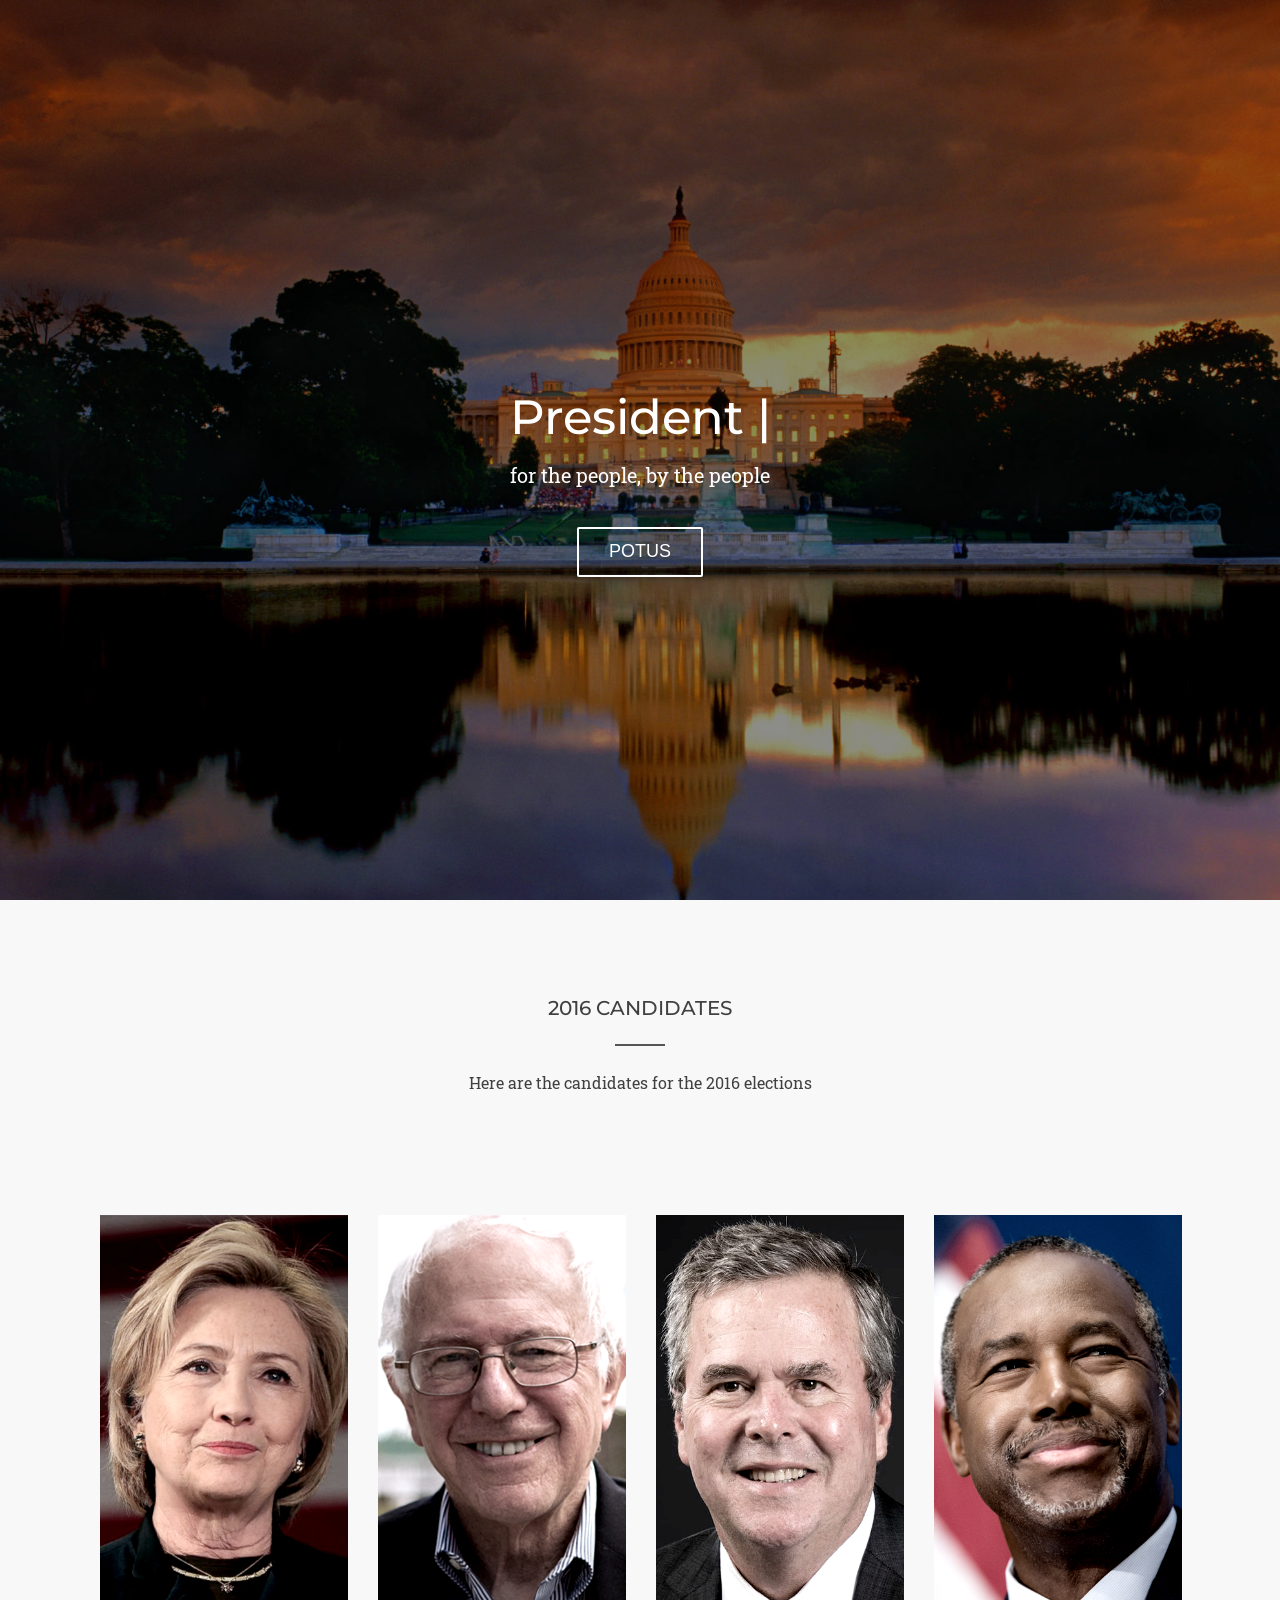
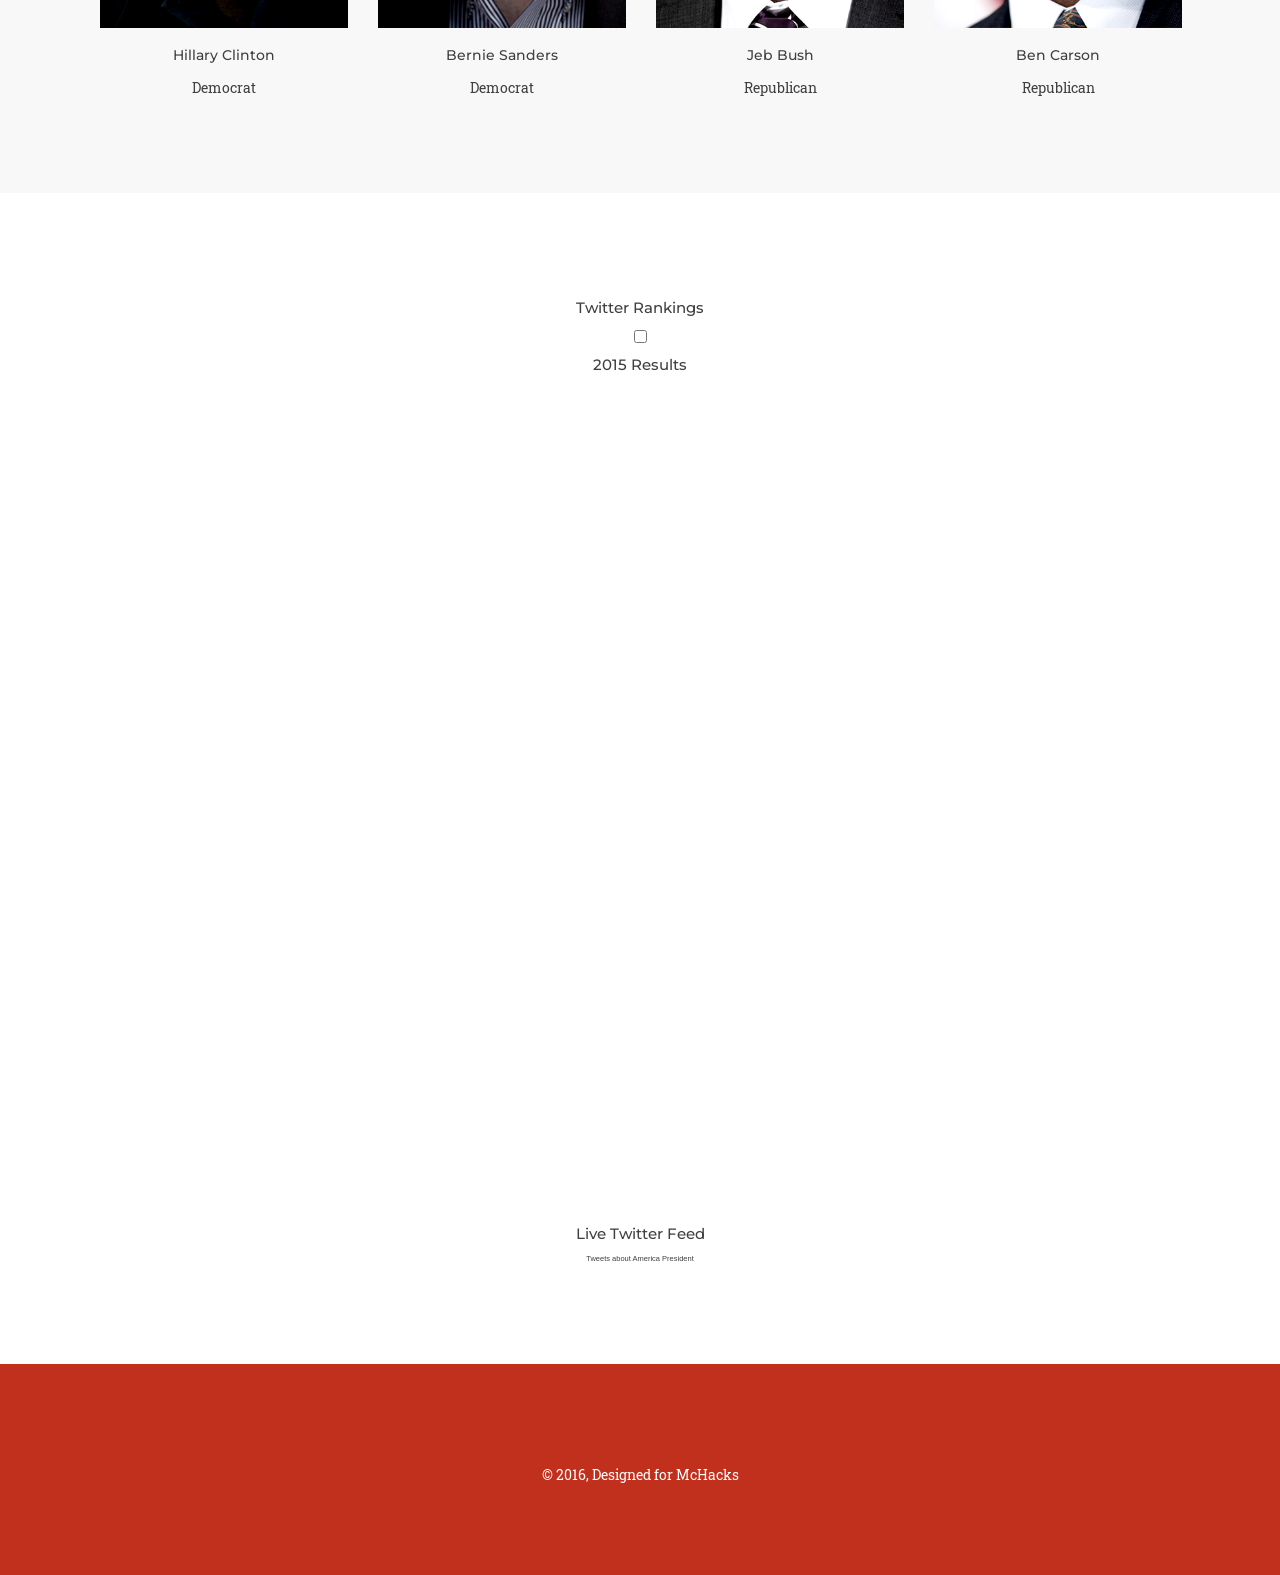
==== commit 8b145fd7: "Merge branch 'master' of https://github.com/hexavi42/McHacks" ====
--- a/index.html
+++ b/index.html
@@ -73,10 +73,8 @@
 
 							<div class="team-social">
 								<ul class="list-inline">
-									<li><a href="#"><i class="fa fa-facebook"></i></a></li>
-									<li><a href="#"><i class="fa fa-twitter"></i></a></li>
-									<li><a href="#"><i class="fa fa-google-plus"></i></a></li>
-									<li><a href="#"><i class="fa fa-linkedin"></i></a></li>
+									<li><a href="https://www.facebook.com/hillaryclinton/"><i class="fa fa-facebook"></i></a></li>
+									<li><a href="https://twitter.com/HillaryClinton"><i class="fa fa-twitter"></i></a></li>
 								</ul>
 							</div>
 						</div>
@@ -93,10 +91,8 @@
 
 							<div class="team-social">
 								<ul class="list-inline">
-									<li><a href="#"><i class="fa fa-facebook"></i></a></li>
-									<li><a href="#"><i class="fa fa-twitter"></i></a></li>
-									<li><a href="#"><i class="fa fa-google-plus"></i></a></li>
-									<li><a href="#"><i class="fa fa-linkedin"></i></a></li>
+									<li><a href="https://www.facebook.com/berniesanders/"><i class="fa fa-facebook"></i></a></li>
+									<li><a href="https://twitter.com/berniesanders"><i class="fa fa-twitter"></i></a></li>
 								</ul>
 							</div>
 						</div>
@@ -113,10 +109,8 @@
 
 							<div class="team-social">
 								<ul class="list-inline">
-									<li><a href="#"><i class="fa fa-facebook"></i></a></li>
-									<li><a href="#"><i class="fa fa-twitter"></i></a></li>
-									<li><a href="#"><i class="fa fa-google-plus"></i></a></li>
-									<li><a href="#"><i class="fa fa-linkedin"></i></a></li>
+									<li><a href="https://www.facebook.com/jebbush"><i class="fa fa-facebook"></i></a></li>
+									<li><a href="https://twitter.com/JebBush"><i class="fa fa-twitter"></i></a></li>
 								</ul>
 							</div>
 						</div>
@@ -133,10 +127,8 @@
 
 							<div class="team-social">
 								<ul class="list-inline">
-									<li><a href="#"><i class="fa fa-facebook"></i></a></li>
-									<li><a href="#"><i class="fa fa-twitter"></i></a></li>
-									<li><a href="#"><i class="fa fa-google-plus"></i></a></li>
-									<li><a href="#"><i class="fa fa-linkedin"></i></a></li>
+									<li><a href="https://www.facebook.com/realbencarson/"><i class="fa fa-facebook"></i></a></li>
+									<li><a href="https://twitter.com/RealBenCarson"><i class="fa fa-twitter"></i></a></li>
 								</ul>
 							</div>
 						</div>
@@ -153,10 +145,8 @@
 
 							<div class="team-social">
 								<ul class="list-inline">
-									<li><a href="#"><i class="fa fa-facebook"></i></a></li>
-									<li><a href="#"><i class="fa fa-twitter"></i></a></li>
-									<li><a href="#"><i class="fa fa-google-plus"></i></a></li>
-									<li><a href="#"><i class="fa fa-linkedin"></i></a></li>
+									<li><a href="https://www.facebook.com/tedcruzpage/"><i class="fa fa-facebook"></i></a></li>
+									<li><a href="https://twitter.com/tedcruz"><i class="fa fa-twitter"></i></a></li>
 								</ul>
 							</div>
 						</div>
@@ -173,10 +163,8 @@
 
 							<div class="team-social">
 								<ul class="list-inline">
-									<li><a href="#"><i class="fa fa-facebook"></i></a></li>
-									<li><a href="#"><i class="fa fa-twitter"></i></a></li>
-									<li><a href="#"><i class="fa fa-google-plus"></i></a></li>
-									<li><a href="#"><i class="fa fa-linkedin"></i></a></li>
+									<li><a href="https://www.facebook.com/JohnKasich/"><i class="fa fa-facebook"></i></a></li>
+									<li><a href="https://twitter.com/JohnKasich"><i class="fa fa-twitter"></i></a></li>
 								</ul>
 							</div>
 						</div>
@@ -193,10 +181,8 @@
 
 							<div class="team-social">
 								<ul class="list-inline">
-									<li><a href="#"><i class="fa fa-facebook"></i></a></li>
-									<li><a href="#"><i class="fa fa-twitter"></i></a></li>
-									<li><a href="#"><i class="fa fa-google-plus"></i></a></li>
-									<li><a href="#"><i class="fa fa-linkedin"></i></a></li>
+									<li><a href="https://www.facebook.com/MarcoRubio"><i class="fa fa-facebook"></i></a></li>
+									<li><a href="https://twitter.com/marcorubio"><i class="fa fa-twitter"></i></a></li>
 								</ul>
 							</div>
 						</div>
@@ -213,10 +199,8 @@
 
 							<div class="team-social">
 								<ul class="list-inline">
-									<li><a href="#"><i class="fa fa-facebook"></i></a></li>
-									<li><a href="#"><i class="fa fa-twitter"></i></a></li>
-									<li><a href="#"><i class="fa fa-google-plus"></i></a></li>
-									<li><a href="#"><i class="fa fa-linkedin"></i></a></li>
+									<li><a href="https://www.facebook.com/DonaldTrump/"><i class="fa fa-facebook"></i></a></li>
+									<li><a href="https://twitter.com/realDonaldTrump"><i class="fa fa-twitter"></i></a></li>
 								</ul>
 							</div>
 						</div>
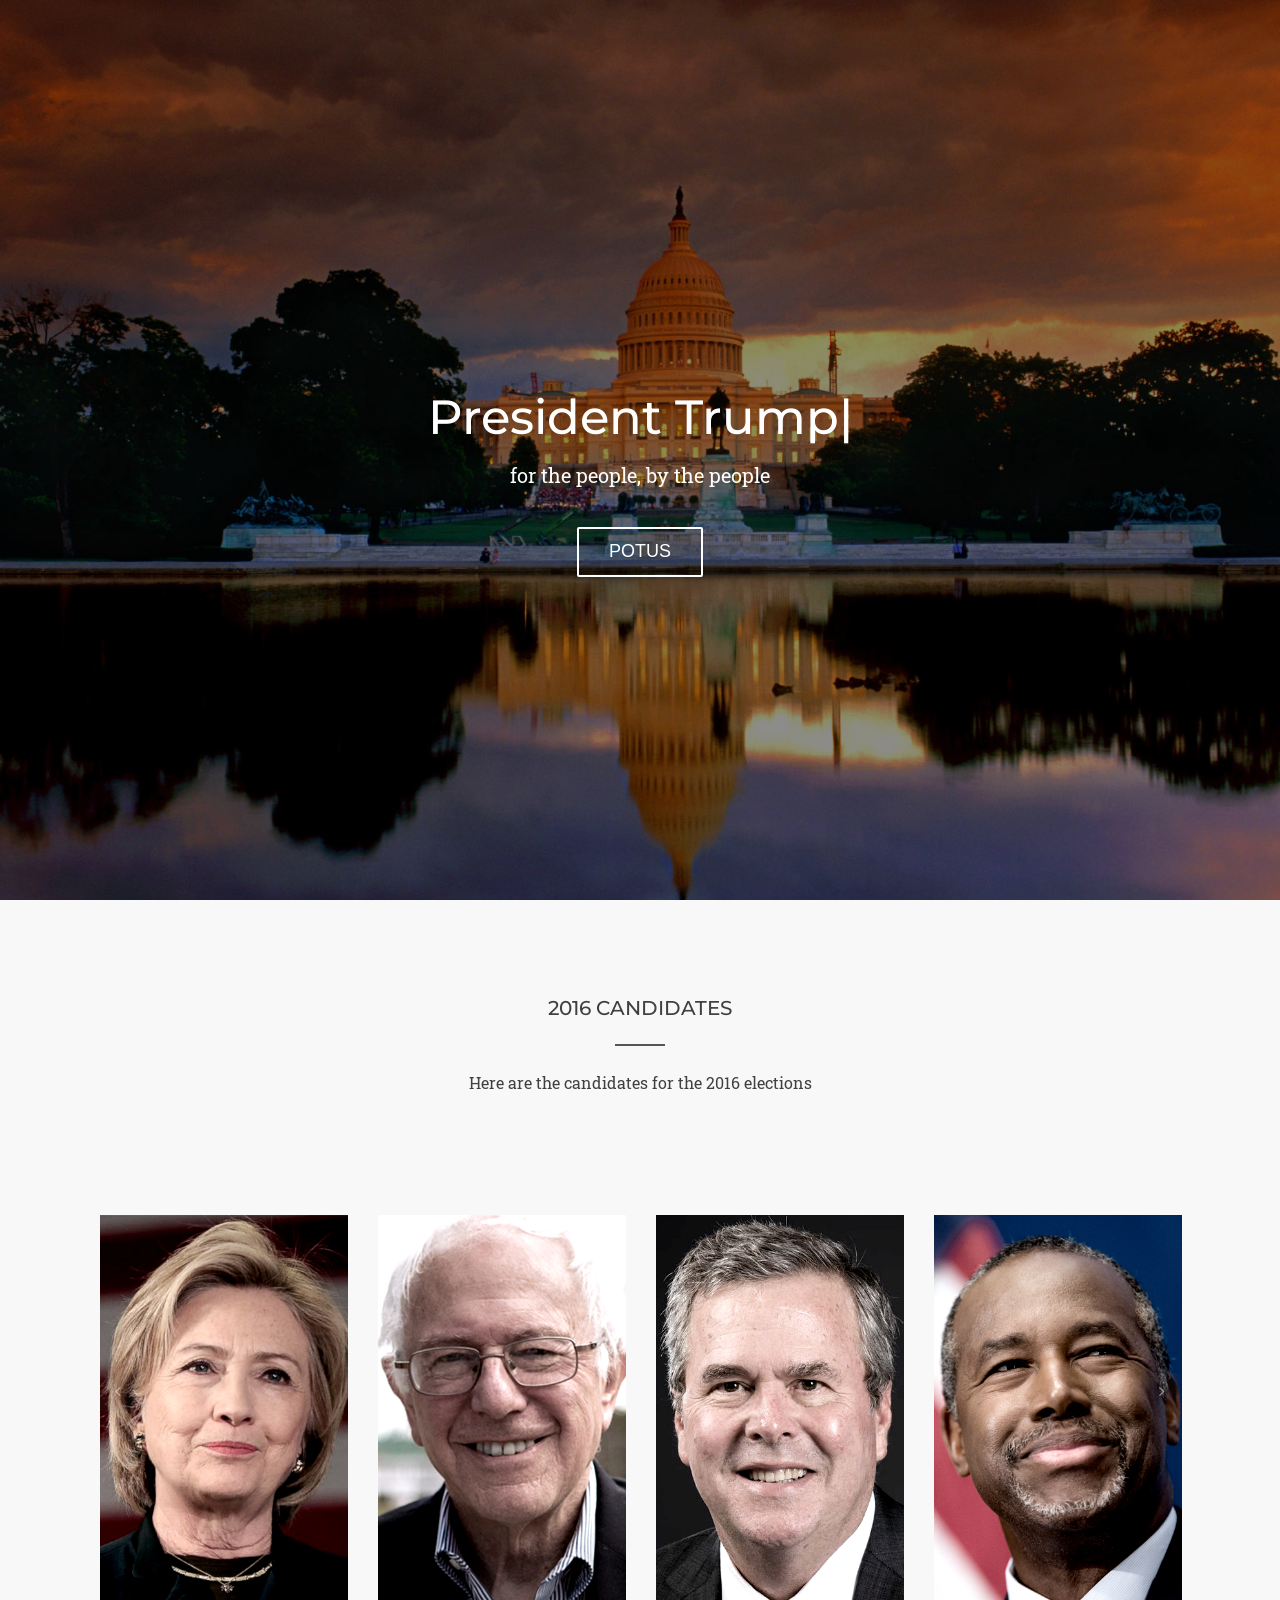
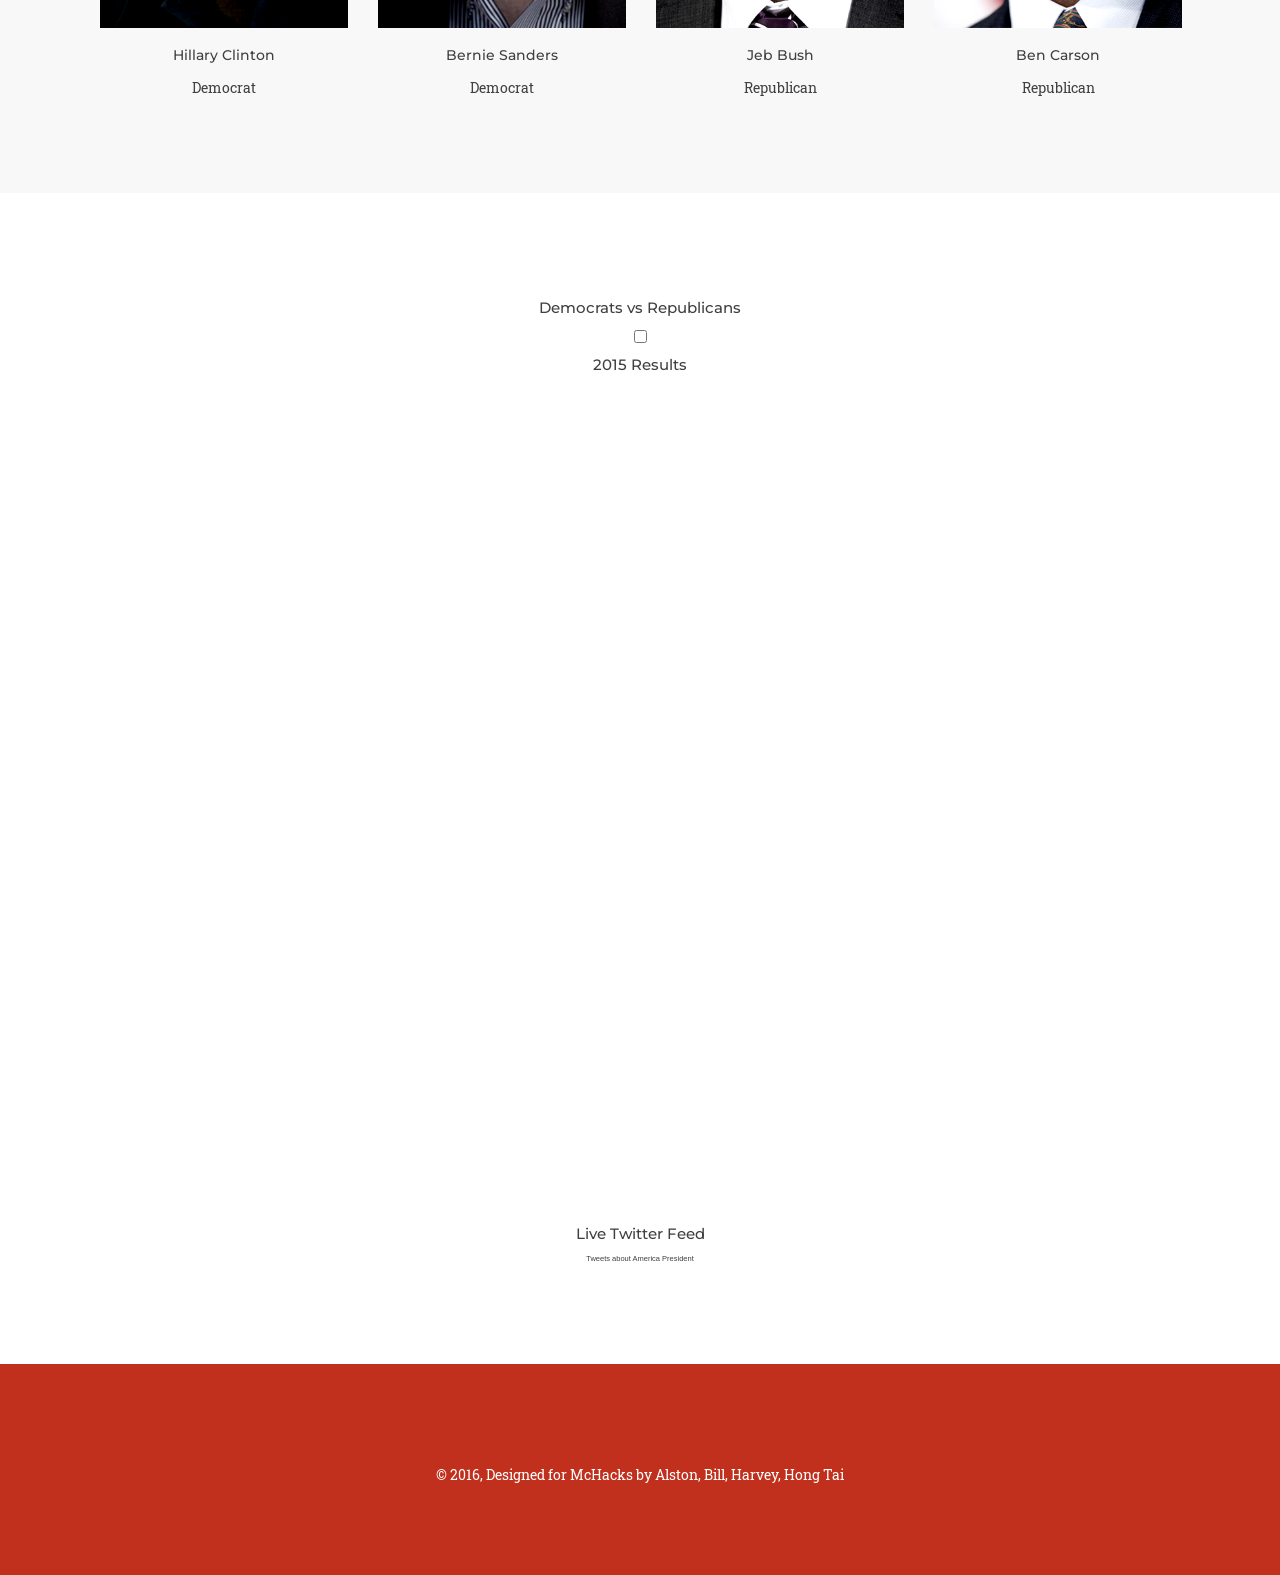
==== commit c89f43d3: "last changes for frontend" ====
--- a/index.html
+++ b/index.html
@@ -223,7 +223,7 @@
 <section id="map">
     <div class="container">
 		<div class="col-sm-12 text-center" data-sr='enter bottom, wait 0.32s'>
-            <h1>Twitter Rankings</h1>
+            <h1>Democrats vs Republicans</h1>
 
 <style>
 	.state{
@@ -457,7 +457,7 @@
 	<div class="container">
 		<div class="row">
 			<div class="col-sm-12 text-center" data-sr='enter bottom, wait 0.32s'>
-                <p>&copy; 2016, Designed for McHacks</p>
+                <p>&copy; 2016, Designed for McHacks by Alston, Bill, Harvey, Hong Tai</p>
 			</div>
 		</div>
 	</div>
